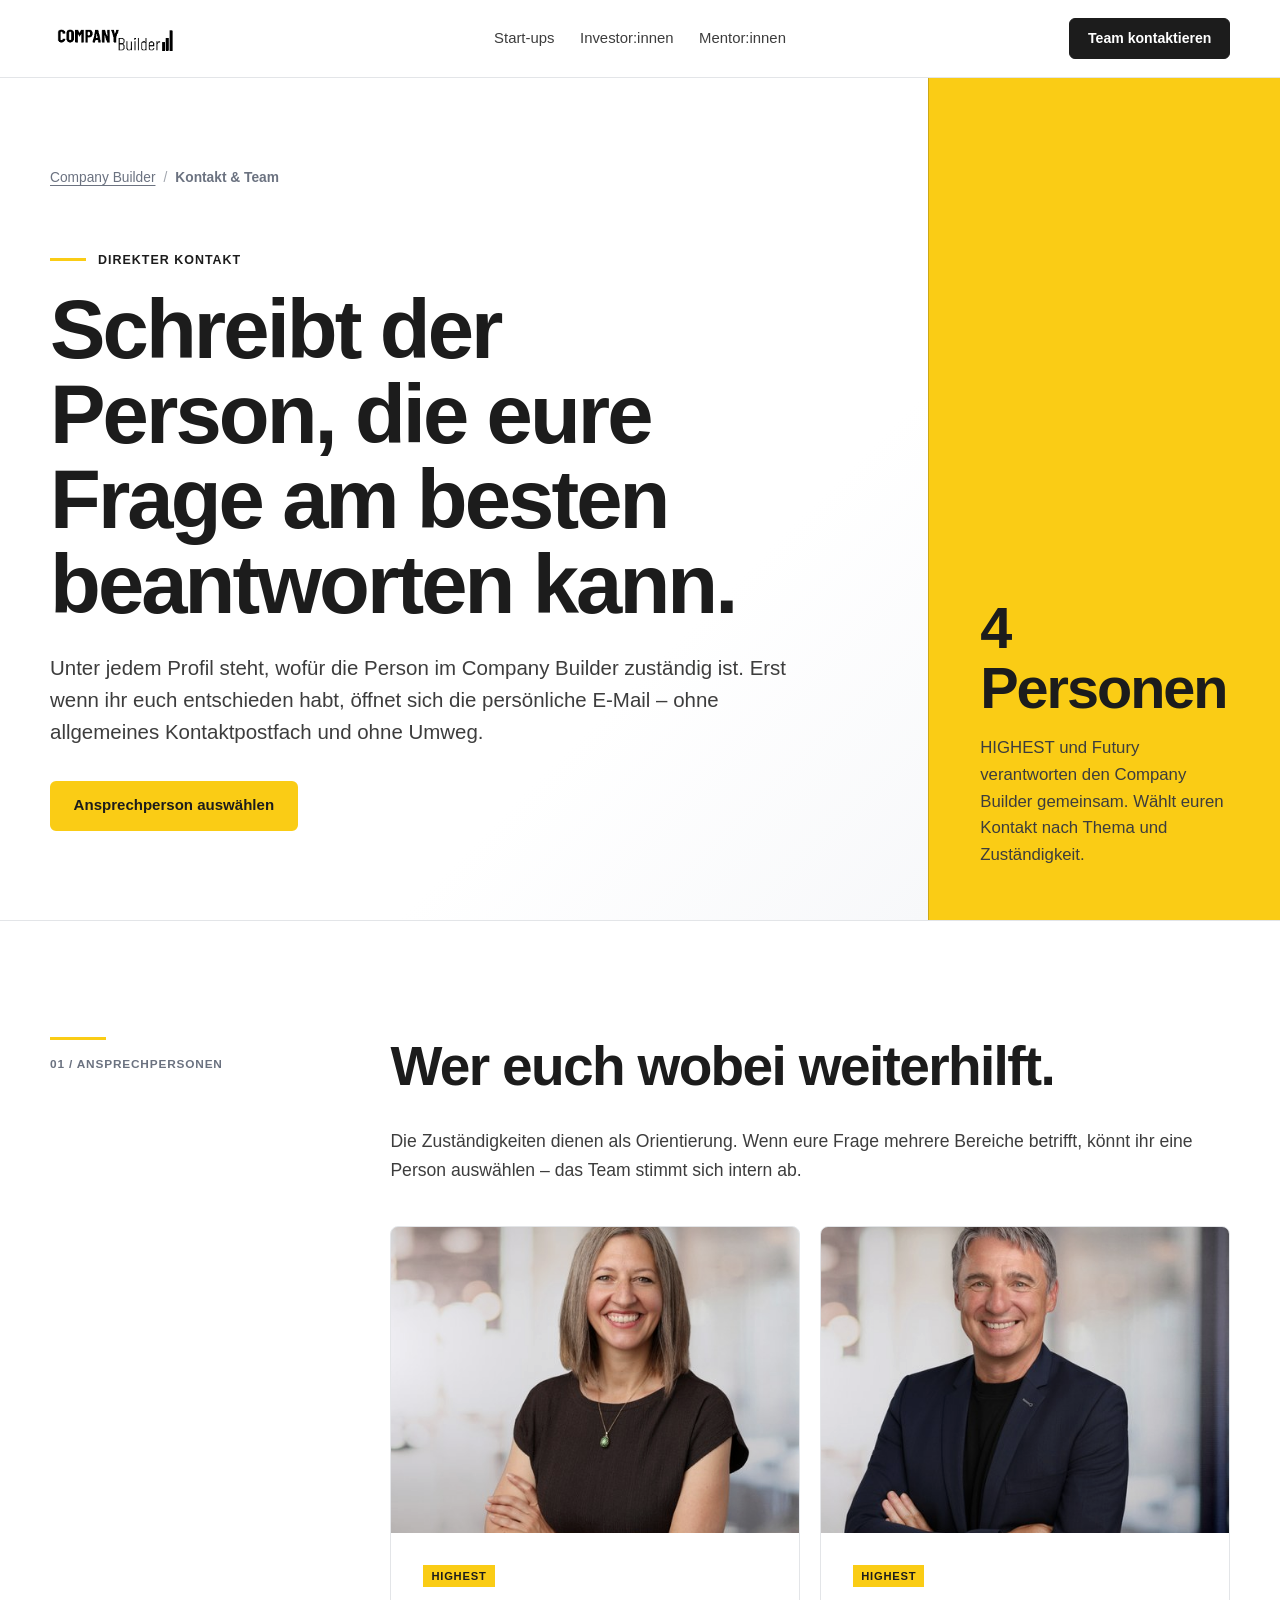
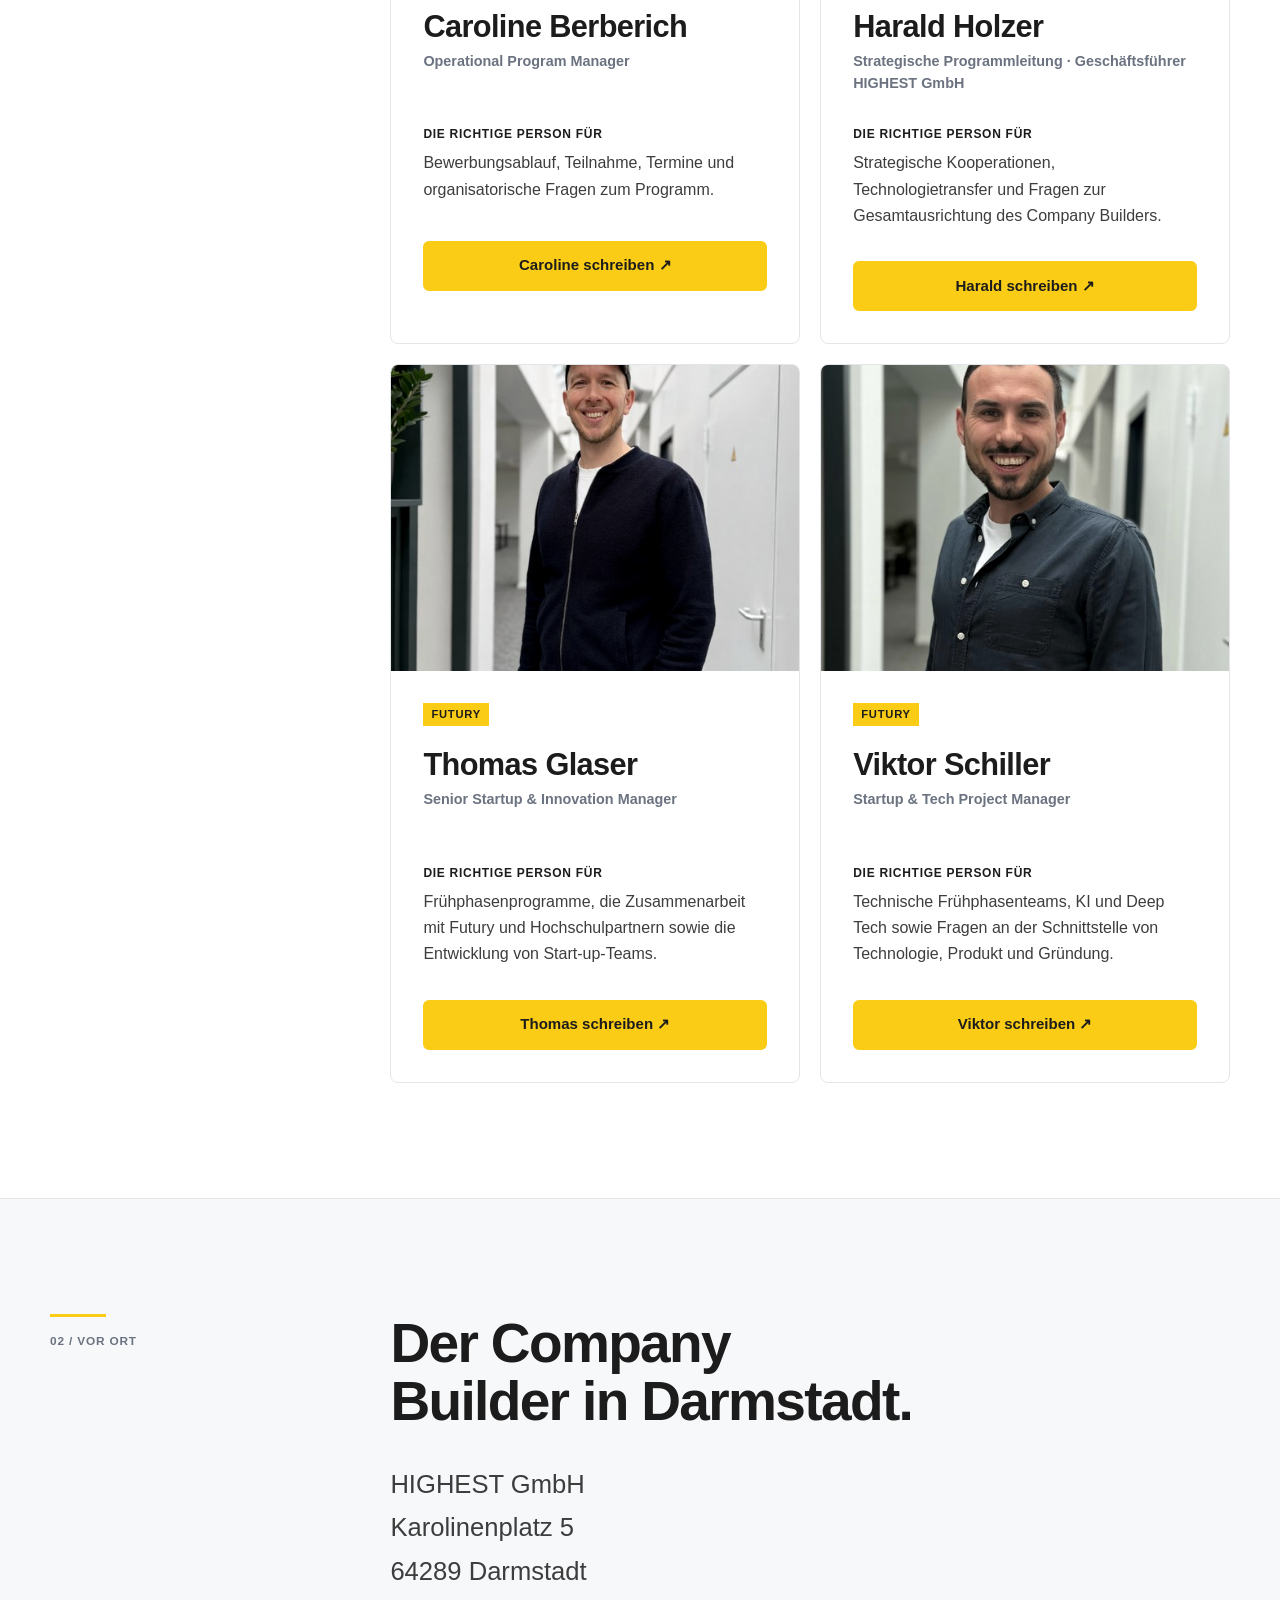
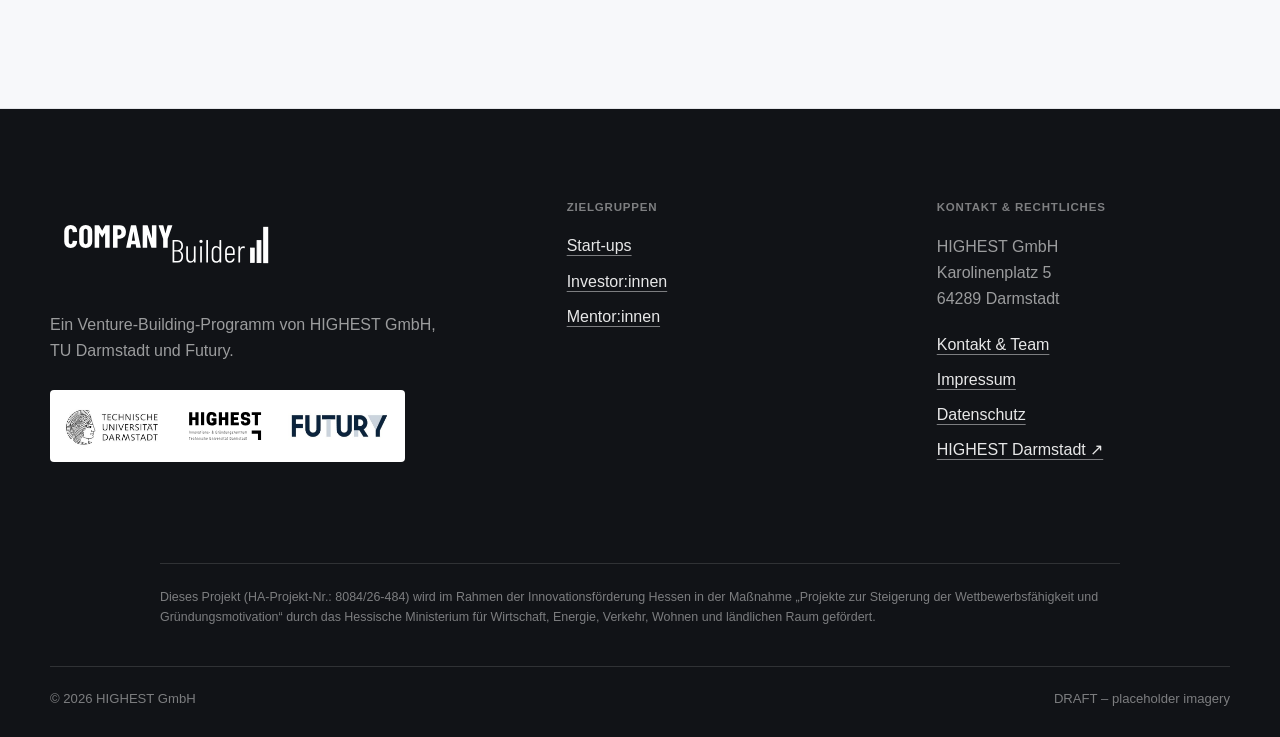
==== contact.html @ 8a6f8132 "Add files via upload" ====
<!doctype html>
<html lang="de">
<head>
  <meta charset="utf-8">
  <meta name="viewport" content="width=device-width, initial-scale=1">
  <meta name="description" content="Die vier persönlichen Ansprechpartner:innen des HIGHEST & FUTURY Company Builders mit Zuständigkeiten und direkter Kontaktmöglichkeit.">
  <meta name="theme-color" content="#f5f4ef">
  <title>Kontakt & Team · HIGHEST & FUTURY Company Builder</title>
  <link rel="icon" type="image/svg+xml" href="data:image/svg+xml,%3Csvg xmlns='http://www.w3.org/2000/svg' viewBox='0 0 64 64'%3E%3Crect width='64' height='64' fill='%230b1020'/%3E%3Ccircle cx='32' cy='32' r='11' fill='%23ffd500'/%3E%3Ccircle cx='32' cy='32' r='22' fill='none' stroke='%23ffd500' stroke-width='3'/%3E%3C/svg%3E">
  <link rel="stylesheet" href="styles.css">
  <script src="app.js" defer></script>
</head>
<body class="inner-page contact-page">
  <a class="skip-link" href="#inhalt">Direkt zum Inhalt</a>
  <header class="site-header" data-header>
    <a class="brand" href="index.html" aria-label="Company Builder Startseite"><img src="assets/images/logo-company-builder.png" alt="HIGHEST & FUTURY Company Builder"></a>
    <nav class="main-nav" id="main-nav" aria-label="Hauptnavigation"><a href="startups.html">Start-ups</a><a href="investoren.html">Investor:innen</a><a href="mentorinnen.html">Mentor:innen</a></nav>
    <a class="header-contact" href="#team">Team kontaktieren</a>
    <button class="menu-toggle" type="button" aria-expanded="false" aria-controls="main-nav"><span></span><span></span><span></span><span class="sr-only">Menü öffnen</span></button>
  </header>

  <main class="inner-main" id="inhalt">
    <section class="inner-hero contact-hero">
      <div class="inner-hero-copy">
        <nav class="breadcrumb" aria-label="Brotkrumen"><a href="index.html">Company Builder</a><span>/</span><strong>Kontakt & Team</strong></nav>
        <p class="eyebrow">Direkter Kontakt</p>
        <h1>Schreibt der Person, die eure Frage am besten beantworten kann.</h1>
        <p class="inner-lead">Unter jedem Profil steht, wofür die Person im Company Builder zuständig ist. Erst wenn ihr euch entschieden habt, öffnet sich die persönliche E-Mail – ohne allgemeines Kontaktpostfach und ohne Umweg.</p>
        <div class="button-row" style="justify-content:flex-start"><a class="button" href="#team">Ansprechperson auswählen</a></div>
      </div>
      <aside class="inner-hero-aside"><strong>4 Personen</strong><p>HIGHEST und Futury verantworten den Company Builder gemeinsam. Wählt euren Kontakt nach Thema und Zuständigkeit.</p></aside>
    </section>

    <section class="inner-section contact-team-section" id="team">
      <div class="section-label"><span></span>01 / Ansprechpersonen</div>
      <div class="inner-content">
        <h2>Wer euch wobei weiterhilft.</h2>
        <p>Die Zuständigkeiten dienen als Orientierung. Wenn eure Frage mehrere Bereiche betrifft, könnt ihr eine Person auswählen – das Team stimmt sich intern ab.</p>
        <div class="contact-team-grid">
          <article class="contact-person" id="caroline">
            <div class="contact-person-image"><img src="assets/img/team/caroline-berberich.jpg" alt="Caroline Berberich" width="500" height="500"></div>
            <div class="contact-person-copy">
              <p class="contact-person-org">HIGHEST</p>
              <h3>Caroline Berberich</h3>
              <p class="contact-person-role">Operational Program Manager</p>
              <h4>Die richtige Person für</h4>
              <p>Bewerbungsablauf, Teilnahme, Termine und organisatorische Fragen zum Programm.</p>
              <a class="button contact-person-button" href="mailto:caroline.berberich@highest.gmbh?subject=Company%20Builder%20%E2%80%93%20Anfrage">Caroline schreiben ↗</a>
            </div>
          </article>

          <article class="contact-person" id="harald">
            <div class="contact-person-image"><img src="assets/img/team/harald-holzer.jpg" alt="Harald Holzer" width="500" height="500"></div>
            <div class="contact-person-copy">
              <p class="contact-person-org">HIGHEST</p>
              <h3>Harald Holzer</h3>
              <p class="contact-person-role">Strategische Programmleitung · Geschäftsführer HIGHEST GmbH</p>
              <h4>Die richtige Person für</h4>
              <p>Strategische Kooperationen, Technologietransfer und Fragen zur Gesamtausrichtung des Company Builders.</p>
              <a class="button contact-person-button" href="mailto:harald.holzer@highest.gmbh?subject=Company%20Builder%20%E2%80%93%20Strategische%20Anfrage">Harald schreiben ↗</a>
            </div>
          </article>

          <article class="contact-person" id="thomas">
            <div class="contact-person-image"><img src="assets/img/team/thomas-glaser.jpg" alt="Thomas Glaser" width="500" height="500"></div>
            <div class="contact-person-copy">
              <p class="contact-person-org">Futury</p>
              <h3>Thomas Glaser</h3>
              <p class="contact-person-role">Senior Startup & Innovation Manager</p>
              <h4>Die richtige Person für</h4>
              <p>Frühphasenprogramme, die Zusammenarbeit mit Futury und Hochschulpartnern sowie die Entwicklung von Start-up-Teams.</p>
              <a class="button contact-person-button" href="mailto:thomas.glaser@futury.eu?subject=Company%20Builder%20%E2%80%93%20Anfrage">Thomas schreiben ↗</a>
            </div>
          </article>

          <article class="contact-person" id="viktor">
            <div class="contact-person-image"><img src="assets/img/team/viktor-schiller.jpg" alt="Viktor Schiller" width="500" height="500"></div>
            <div class="contact-person-copy">
              <p class="contact-person-org">Futury</p>
              <h3>Viktor Schiller</h3>
              <p class="contact-person-role">Startup & Tech Project Manager</p>
              <h4>Die richtige Person für</h4>
              <p>Technische Frühphasenteams, KI und Deep Tech sowie Fragen an der Schnittstelle von Technologie, Produkt und Gründung.</p>
              <a class="button contact-person-button" href="mailto:viktor@futury.eu?subject=Company%20Builder%20%E2%80%93%20Anfrage">Viktor schreiben ↗</a>
            </div>
          </article>
        </div>
      </div>
    </section>

    <section class="inner-section acid contact-address-section">
      <div class="section-label"><span></span>02 / Vor Ort</div>
      <div class="inner-content">
        <h2>Der Company Builder in Darmstadt.</h2>
        <p>HIGHEST GmbH<br>Karolinenplatz 5<br>64289 Darmstadt</p>
      </div>
    </section>
  </main>

  <footer class="site-footer">
    <div class="footer-main">
      <div class="footer-brand"><img class="footer-logo" src="assets/img/company-builder-logo-white.svg" alt="HIGHEST &amp; FUTURY Company Builder" width="300" height="112"><p>Ein Venture-Building-Programm von HIGHEST GmbH, TU Darmstadt und Futury.</p><div class="partner-logos" role="group" aria-label="TU Darmstadt, HIGHEST und Futury"><span class="partner-logo-crop partner-logo-tu"><img src="assets/img/partners-tud-highest-futury.jpg" alt="TU Darmstadt" width="1238" height="210" loading="lazy"></span><img class="partner-logo-highest" src="assets/img/logo-highest.svg" alt="HIGHEST" width="328" height="180" loading="lazy"><span class="partner-logo-crop partner-logo-futury"><img src="assets/img/partners-tud-highest-futury.jpg" alt="Futury" width="1238" height="210" loading="lazy"></span></div></div>
      <nav class="footer-col" aria-label="Zielgruppen"><h2>Zielgruppen</h2><a href="startups.html">Start-ups</a><a href="investoren.html">Investor:innen</a><a href="mentorinnen.html">Mentor:innen</a></nav>
      <div class="footer-col"><h2>Kontakt &amp; Rechtliches</h2><address>HIGHEST GmbH<br>Karolinenplatz 5<br>64289 Darmstadt</address><a href="contact.html" aria-current="page">Kontakt &amp; Team</a><a href="impressum.html">Impressum</a><a href="datenschutz.html">Datenschutz</a><a href="https://highest-darmstadt.de/de/" target="_blank" rel="noreferrer">HIGHEST Darmstadt ↗</a></div>
    </div>
    <p class="footer-funding">Dieses Projekt (HA-Projekt-Nr.: 8084/26-484) wird im Rahmen der Innovationsförderung Hessen in der Maßnahme „Projekte zur Steigerung der Wettbewerbsfähigkeit und Gründungsmotivation“ durch das Hessische Ministerium für Wirtschaft, Energie, Verkehr, Wohnen und ländlichen Raum gefördert.</p>
    <div class="footer-bottom"><span>© 2026 HIGHEST GmbH</span><span>DRAFT – placeholder imagery</span></div>
  </footer>
</body>
</html>
---- styles.css ----
/* =========================================================
   HIGHEST & FUTURY Company Builder
   Unified visual system — aligned with the current CI
   ========================================================= */

:root {
  --bg: #ffffff;
  --bg-soft: #f7f8fa;
  --ink: #1c1c1c;
  --ink-2: #3d3d3d;
  --muted: #6b7280;
  --line: #e3e5e8;
  --accent: #facc15;
  --accent-hover: #f4c500;
  --dark: #17191d;
  --dark-2: #22262c;
  --white: #ffffff;
  --max: 1180px;
  --header-h: 78px;
  --radius: 8px;
  --shadow: 0 20px 60px -34px rgba(0, 0, 0, 0.28);
  --ease: cubic-bezier(0.22, 1, 0.36, 1);
}

*,
*::before,
*::after {
  box-sizing: border-box;
}

html {
  scroll-behavior: smooth;
  background: var(--bg);
}

body {
  margin: 0;
  color: var(--ink);
  background: var(--bg);
  font-family: -apple-system, BlinkMacSystemFont, "Segoe UI", Roboto, "Helvetica Neue", Arial, sans-serif;
  font-size: 16px;
  font-weight: 400;
  line-height: 1.6;
  -webkit-font-smoothing: antialiased;
  text-rendering: optimizeLegibility;
}

body.menu-open {
  overflow: hidden;
}

img,
canvas,
svg {
  display: block;
  max-width: 100%;
}

a {
  color: inherit;
}

button,
input,
textarea {
  font: inherit;
}

h1,
h2,
h3,
h4,
p,
ul,
ol,
dl {
  margin-top: 0;
}

h1,
h2,
h3,
h4 {
  margin-bottom: 0;
  font-weight: 700;
  letter-spacing: -0.02em;
  line-height: 1.12;
  overflow-wrap: break-word;
  text-wrap: balance;
}

p,
li,
dd {
  overflow-wrap: break-word;
}

::selection {
  color: var(--ink);
  background: var(--accent);
}

.sr-only {
  position: absolute;
  width: 1px;
  height: 1px;
  padding: 0;
  margin: -1px;
  overflow: hidden;
  clip: rect(0, 0, 0, 0);
  white-space: nowrap;
  border: 0;
}

.skip-link {
  position: fixed;
  z-index: 500;
  top: 0.75rem;
  left: 0.75rem;
  transform: translateY(-160%);
  padding: 0.75rem 1rem;
  color: var(--ink);
  background: var(--accent);
  border-radius: 4px;
  font-weight: 700;
}

.skip-link:focus {
  transform: translateY(0);
}

/* Header */
.site-header {
  position: fixed;
  z-index: 100;
  top: 0;
  left: 0;
  width: 100%;
  height: var(--header-h);
  display: grid;
  grid-template-columns: minmax(180px, 1fr) auto minmax(180px, 1fr);
  align-items: center;
  gap: 1.5rem;
  padding: 0 max(28px, calc((100vw - var(--max)) / 2));
  color: var(--ink);
  background: rgba(255, 255, 255, 0.97);
  border-bottom: 1px solid var(--line);
  backdrop-filter: blur(10px) saturate(130%);
  -webkit-backdrop-filter: blur(10px) saturate(130%);
}

.brand {
  width: 170px;
  height: 52px;
  display: flex;
  align-items: center;
  justify-self: start;
  text-decoration: none;
}

.brand img {
  width: 100%;
  height: 48px;
  object-fit: contain;
  object-position: left center;
}

.main-nav {
  display: flex;
  align-items: center;
  justify-content: center;
  gap: clamp(1rem, 2vw, 2rem);
}

.main-nav a {
  position: relative;
  color: var(--ink-2);
  font-size: 0.93rem;
  font-weight: 500;
  line-height: 1.25;
  text-decoration: none;
  white-space: nowrap;
  transition: color 160ms ease;
}

.main-nav a::after {
  content: "";
  position: absolute;
  right: 0;
  bottom: -0.65rem;
  left: 0;
  height: 3px;
  background: var(--accent);
  transform: scaleX(0);
  transform-origin: right;
  transition: transform 220ms var(--ease);
}

.main-nav a:hover,
.main-nav a:focus-visible,
.main-nav a[aria-current="page"] {
  color: var(--ink);
}

.main-nav a:hover::after,
.main-nav a:focus-visible::after,
.main-nav a[aria-current="page"]::after {
  transform: scaleX(1);
  transform-origin: left;
}

.header-contact {
  justify-self: end;
  padding: 0.72rem 1.1rem;
  color: var(--white);
  background: var(--ink);
  border: 1px solid var(--ink);
  border-radius: 6px;
  font-size: 0.88rem;
  font-weight: 600;
  line-height: 1.2;
  text-decoration: none;
  transition: background-color 160ms ease, color 160ms ease;
}

.header-contact:hover,
.header-contact:focus-visible {
  color: var(--ink);
  background: var(--accent);
  border-color: var(--accent);
}

.menu-toggle {
  display: none;
  width: 46px;
  height: 46px;
  padding: 0;
  color: var(--ink);
  background: transparent;
  border: 0;
}

.menu-toggle span:not(.sr-only) {
  width: 25px;
  height: 2px;
  display: block;
  margin: 5px auto;
  background: currentColor;
  transition: opacity 180ms ease, transform 180ms ease;
}

/* Shared labels and buttons */
.eyebrow,
.kicker {
  margin-bottom: 1.2rem;
  color: inherit;
  font-size: 0.78rem;
  font-weight: 700;
  letter-spacing: 0.08em;
  line-height: 1.35;
  text-transform: uppercase;
}

.eyebrow::before {
  content: "";
  width: 2.25rem;
  height: 3px;
  display: inline-block;
  margin: 0 0.75rem 0.2rem 0;
  background: var(--accent);
}

.button-row {
  display: flex;
  flex-wrap: wrap;
  justify-content: center;
  gap: 0.75rem;
}

.button {
  min-height: 50px;
  display: inline-flex;
  align-items: center;
  justify-content: center;
  padding: 0.82rem 1.35rem;
  color: var(--ink);
  background: var(--accent);
  border: 2px solid var(--accent);
  border-radius: 6px;
  font-size: 0.94rem;
  font-weight: 700;
  line-height: 1.25;
  text-align: center;
  text-decoration: none;
  transition: background-color 160ms ease, border-color 160ms ease, color 160ms ease;
}

.button:hover,
.button:focus-visible {
  background: var(--accent-hover);
  border-color: var(--accent-hover);
}

.button.secondary {
  color: currentColor;
  background: transparent;
  border-color: currentColor;
}

.button.secondary:hover,
.button.secondary:focus-visible {
  color: var(--ink);
  background: var(--white);
  border-color: var(--white);
}

/* Animated home hero */
.hero {
  position: relative;
  min-height: 100svh;
  overflow: hidden;
  display: grid;
  align-items: end;
  padding-top: var(--header-h);
  color: var(--ink);
  background: var(--bg-soft);
}

.hero-media {
  position: absolute;
  inset: var(--header-h) 0 0;
  overflow: hidden;
}

.hero-media img,
.hero-media video {
  width: 100%;
  height: 100%;
  object-fit: cover;
  object-position: center 42%;
  filter: saturate(0.62) contrast(1.02) brightness(1.03);
  transform: scale(calc(1.025 + var(--hero-progress, 0) * 0.02)) translateY(calc(var(--hero-progress, 0) * 1.2%));
  transform-origin: center center;
  will-change: transform;
  animation: hero-exposure 1.65s var(--ease) both;
}

@keyframes hero-exposure {
  from {
    opacity: 0.35;
    filter: saturate(0.25) contrast(1.12) brightness(0.38);
  }
  to {
    opacity: 1;
    filter: saturate(0.62) contrast(1.02) brightness(1.03);
  }
}

@keyframes hero-copy-in {
  from {
    opacity: 0;
    transform: translate3d(0, 22px, 0);
  }
  to {
    opacity: 1;
    transform: translate3d(0, 0, 0);
  }
}

.hero-media::after {
  content: "";
  position: absolute;
  inset: 0;
  background:
    linear-gradient(90deg, rgba(247, 248, 250, 0.99) 0%, rgba(247, 248, 250, 0.94) 38%, rgba(247, 248, 250, 0.38) 70%, rgba(247, 248, 250, 0.08) 100%),
    linear-gradient(0deg, rgba(247, 248, 250, 0.96) 0%, rgba(247, 248, 250, 0.14) 54%);
}

.hero::before {
  content: "";
  position: absolute;
  z-index: 1;
  inset: var(--header-h) 0 0;
  pointer-events: none;
  background-image:
    linear-gradient(rgba(28, 28, 28, 0.055) 1px, transparent 1px),
    linear-gradient(90deg, rgba(28, 28, 28, 0.055) 1px, transparent 1px);
  background-size: 120px 120px;
  mask-image: linear-gradient(90deg, #000, transparent 82%);
}

.hero-system {
  position: absolute;
  z-index: 3;
  top: calc(var(--header-h) + 1.5rem);
  right: max(28px, calc((100vw - var(--max)) / 2));
  left: max(28px, calc((100vw - var(--max)) / 2));
  display: flex;
  justify-content: space-between;
  gap: 1rem;
  padding-top: 0.65rem;
  border-top: 1px solid rgba(28, 28, 28, 0.28);
  color: rgba(28, 28, 28, 0.66);
  font-size: 0.7rem;
  font-weight: 600;
  letter-spacing: 0.08em;
  line-height: 1.4;
}

.hero-inner {
  position: relative;
  z-index: 2;
  width: min(calc(100% - 56px), var(--max));
  margin: 0 auto;
  padding: calc(var(--header-h) + 10vh) 0 2rem;
}

.hero-headline {
  max-width: 1120px;
  margin-bottom: clamp(3rem, 7vh, 5.5rem);
  animation: hero-copy-in 850ms 180ms var(--ease) both;
}

.hero h1 {
  max-width: 1080px;
  margin-bottom: 2rem;
  font-size: clamp(4rem, 8vw, 7.8rem);
  font-weight: 800;
  letter-spacing: -0.035em;
  line-height: 0.98;
}

.hero h1 span {
  color: var(--ink);
  font-weight: 400;
  padding: 0 0.035em;
  background: linear-gradient(180deg, transparent 72%, rgba(250, 204, 21, 0.9) 72%, rgba(250, 204, 21, 0.9) 91%, transparent 91%);
  -webkit-box-decoration-break: clone;
  box-decoration-break: clone;
}

.hero-summary {
  display: grid;
  grid-template-columns: minmax(0, 620px) minmax(300px, 420px);
  gap: clamp(2rem, 7vw, 7rem);
  align-items: end;
}

.hero-lead {
  max-width: 650px;
  margin-bottom: 0;
  color: var(--ink-2);
  font-size: clamp(1.05rem, 1.35vw, 1.25rem);
  line-height: 1.55;
}

.hero-capital {
  display: grid;
  grid-template-columns: repeat(2, minmax(0, 1fr));
  margin: 0;
  border-top: 1px solid rgba(28, 28, 28, 0.32);
}

.hero-capital > div {
  min-width: 0;
  padding: 1rem 1rem 0 0;
}

.hero-capital > div + div {
  padding-left: 1.2rem;
  border-left: 1px solid rgba(28, 28, 28, 0.2);
}

.hero-capital dt {
  margin-bottom: 0.35rem;
  color: var(--muted);
  font-size: 0.72rem;
  font-weight: 700;
  letter-spacing: 0.07em;
  line-height: 1.4;
  text-transform: uppercase;
}

.hero-capital dd {
  margin: 0;
  color: var(--ink);
  font-size: clamp(0.95rem, 1.3vw, 1.15rem);
  font-weight: 650;
  line-height: 1.4;
}

.audience-launcher {
  display: grid;
  grid-template-columns: repeat(3, 1fr);
  background: rgba(255, 255, 255, 0.97);
  border-radius: var(--radius);
  box-shadow: var(--shadow);
  overflow: hidden;
  animation: hero-copy-in 850ms 360ms var(--ease) both;
}

.audience-launcher a {
  min-height: 118px;
  display: grid;
  grid-template-columns: 1fr auto;
  align-items: end;
  gap: 0.8rem;
  padding: 1.35rem 1.5rem;
  color: var(--ink);
  border-right: 1px solid var(--line);
  text-decoration: none;
  transition: background-color 180ms ease, box-shadow 180ms ease;
}

.audience-launcher a:last-child {
  border-right: 0;
}

.audience-launcher a:hover,
.audience-launcher a:focus-visible {
  background: var(--bg-soft);
  box-shadow: inset 0 4px 0 var(--accent);
}

.audience-launcher small {
  align-self: start;
  grid-column: 1 / -1;
  color: var(--muted);
  font-size: 0.72rem;
  font-weight: 700;
  letter-spacing: 0.05em;
  line-height: 1.4;
  text-transform: uppercase;
}

.audience-launcher strong {
  font-size: clamp(1.05rem, 1.55vw, 1.35rem);
  line-height: 1.3;
}

.link-mark {
  align-self: end;
  font-size: 1.05rem;
  line-height: 1;
  transition: transform 180ms var(--ease);
}

a:hover .link-mark,
a:focus-visible .link-mark {
  transform: translate(3px, -3px);
}

.scroll-cue {
  position: absolute;
  z-index: 3;
  right: 1.2rem;
  bottom: 2rem;
  display: flex;
  align-items: center;
  gap: 0.6rem;
  color: rgba(28, 28, 28, 0.62);
  font-size: 0.65rem;
  font-weight: 700;
  letter-spacing: 0.08em;
  line-height: 1.4;
  text-transform: uppercase;
  transform: rotate(90deg) translateX(100%);
  transform-origin: right bottom;
}

.scroll-cue::after {
  content: "";
  width: 58px;
  height: 1px;
  background: currentColor;
}

/* Scroll story */
.story {
  position: relative;
  height: 540vh;
  color: var(--ink);
  background: var(--bg-soft);
}

.story-stage {
  position: sticky;
  top: 0;
  height: 100svh;
  overflow: hidden;
  background: var(--bg-soft);
}

.film-scenes,
.film-scene {
  position: absolute;
  inset: 0;
  width: 100%;
  height: 100%;
}

.film-scene {
  --film-opacity: 0;
  --film-scale: 1.095;
  --film-x: 0%;
  --film-y: 0%;
  --film-blur: 0px;
  margin: 0;
  opacity: var(--film-opacity);
  overflow: hidden;
  will-change: opacity;
}

.film-scene:first-child {
  --film-opacity: 1;
}

.film-scene img,
.film-scene video {
  width: 100%;
  height: 100%;
  object-fit: cover;
  object-position: center;
  filter: saturate(0.72) contrast(1.03) brightness(0.98) blur(var(--film-blur));
  transform: translate3d(var(--film-x), var(--film-y), 0) scale(var(--film-scale));
  transform-origin: center;
  will-change: transform, filter;
}

.film-scene-research img,
.film-scene-research video {
  object-position: 66% 48%;
  filter: saturate(0.78) contrast(1.08) brightness(0.94) blur(var(--film-blur));
}

.film-scene-build img,
.film-scene-build video {
  object-position: 76% 42%;
  filter: saturate(0.68) contrast(1.04) brightness(1.02) blur(var(--film-blur));
}

.film-scene-mentor img,
.film-scene-mentor video {
  object-position: 62% center;
  filter: saturate(0.74) contrast(1.04) brightness(0.96) blur(var(--film-blur));
}

.film-scene-space img,
.film-scene-space video,
.film-scene-finale img,
.film-scene-finale video {
  object-position: 68% 43%;
  filter: saturate(0.48) contrast(1.05) brightness(0.92) blur(var(--film-blur));
}

.story-shade {
  position: absolute;
  z-index: 2;
  inset: 0;
  pointer-events: none;
  background:
    linear-gradient(90deg, rgba(247, 248, 250, 0.99) 0%, rgba(247, 248, 250, 0.94) 36%, rgba(247, 248, 250, 0.34) 66%, rgba(247, 248, 250, 0.08) 100%),
    linear-gradient(0deg, rgba(247, 248, 250, 0.9) 0%, transparent 46%, rgba(247, 248, 250, 0.22) 100%);
}

.story-stage::before,
.story-stage::after {
  content: "";
  position: absolute;
  z-index: 7;
  right: 0;
  left: 0;
  height: clamp(8px, 1.3vh, 14px);
  pointer-events: none;
  background: var(--ink);
}

.story-stage::before {
  top: var(--header-h);
}

.story-stage::after {
  bottom: 0;
}

.film-frame {
  position: absolute;
  z-index: 6;
  top: calc(var(--header-h) + clamp(1.5rem, 3vh, 2.5rem));
  right: max(28px, calc((100vw - var(--max)) / 2));
  left: max(28px, calc((100vw - var(--max)) / 2));
  display: flex;
  justify-content: space-between;
  gap: 1rem;
  padding-top: 0.7rem;
  border-top: 1px solid rgba(28, 28, 28, 0.3);
  color: rgba(28, 28, 28, 0.62);
  font-size: 0.66rem;
  font-weight: 700;
  letter-spacing: 0.09em;
  line-height: 1.4;
}

.film-frame span:last-child {
  color: var(--ink);
}

.story-progress {
  position: absolute;
  z-index: 8;
  bottom: 0;
  left: 0;
  width: 100%;
  height: 4px;
  background: rgba(28, 28, 28, 0.14);
}

.story-progress span {
  width: 100%;
  height: 100%;
  display: block;
  background: var(--accent);
  transform: scaleX(0);
  transform-origin: left;
}

.story-copy {
  position: absolute;
  z-index: 5;
  top: 50%;
  left: max(28px, calc((100vw - var(--max)) / 2));
  width: min(620px, 48vw);
  transform: translateY(-50%);
}

.story-intro {
  position: absolute;
  top: -13.5rem;
  color: var(--muted);
}

.story-step {
  position: absolute;
  top: 50%;
  left: 0;
  width: 100%;
  opacity: 0;
  visibility: hidden;
  transform: translate3d(0, calc(-50% + 26px), 0);
  will-change: opacity, transform;
}

.story-step.active {
  opacity: 1;
  visibility: visible;
  transform: translate3d(0, -50%, 0);
}

.story-index {
  display: block;
  margin-bottom: 1rem;
  color: var(--muted);
  font-size: 0.78rem;
  font-weight: 700;
  letter-spacing: 0.08em;
  line-height: 1.4;
}

.story-index::before {
  content: "";
  width: 2.25rem;
  height: 3px;
  display: inline-block;
  margin: 0 0.75rem 0.2rem 0;
  background: var(--accent);
}

.story-step h2 {
  max-width: 610px;
  margin-bottom: 1.25rem;
  font-size: clamp(3.2rem, 5.6vw, 6.4rem);
  font-weight: 760;
  letter-spacing: -0.04em;
  line-height: 0.98;
  text-wrap: balance;
}

.story-step p {
  max-width: 520px;
  margin-bottom: 0;
  color: var(--ink-2);
  font-size: clamp(1rem, 1.2vw, 1.14rem);
  line-height: 1.6;
}

.story-rail {
  position: absolute;
  z-index: 3;
  top: 50%;
  right: 2.25rem;
  display: grid;
  gap: 0.8rem;
  transform: translateY(-50%);
}

.story-rail span {
  width: 26px;
  height: 2px;
  background: rgba(28, 28, 28, 0.28);
  transition: background-color 180ms ease, transform 180ms ease;
}

.story-rail span.active {
  background: var(--accent);
  transform: scaleX(1.7);
  transform-origin: right;
}

/* Proof strip */
.proof-strip {
  display: grid;
  grid-template-columns: repeat(5, 1fr);
  background: var(--bg-soft);
  border-top: 7px solid var(--accent);
  border-bottom: 1px solid var(--line);
}

.proof-item {
  min-width: 0;
  min-height: 205px;
  padding: clamp(1.5rem, 2.5vw, 2.5rem);
  border-right: 1px solid var(--line);
}

.proof-item:last-child {
  border-right: 0;
}

.proof-item strong {
  display: block;
  margin-bottom: 1.75rem;
  font-size: clamp(2.35rem, 3.7vw, 4rem);
  font-weight: 800;
  letter-spacing: -0.035em;
  line-height: 1.05;
}

.proof-item span {
  display: block;
  max-width: 230px;
  color: var(--ink-2);
  font-size: 0.9rem;
  font-weight: 600;
  line-height: 1.45;
}

/* Home content */
.section {
  width: min(calc(100% - 56px), var(--max));
  margin: 0 auto;
  padding: clamp(5rem, 9vw, 8rem) 0;
}

.section-heading {
  display: grid;
  grid-template-columns: 0.65fr 1.35fr;
  gap: clamp(2rem, 7vw, 7rem);
  align-items: start;
  margin-bottom: clamp(3rem, 6vw, 5rem);
}

.section-heading h2 {
  max-width: 760px;
  font-size: clamp(2.75rem, 5.2vw, 5.1rem);
  font-weight: 750;
  letter-spacing: -0.03em;
  line-height: 1.05;
}

.section-heading p:last-child {
  max-width: 600px;
  margin: 1.4rem 0 0;
  color: var(--ink-2);
  font-size: 1.1rem;
  line-height: 1.65;
}

.pathways {
  display: grid;
  grid-template-columns: repeat(3, 1fr);
  gap: 1.25rem;
}

.pathway {
  min-width: 0;
  min-height: 420px;
  display: flex;
  flex-direction: column;
  padding: clamp(1.5rem, 2.7vw, 2.4rem);
  color: var(--ink);
  background: var(--white);
  border: 1px solid var(--line);
  border-radius: var(--radius);
  text-decoration: none;
  transition: border-color 180ms ease, box-shadow 180ms ease;
}

.pathway:hover,
.pathway:focus-visible {
  border-color: var(--ink);
  box-shadow: inset 0 5px 0 var(--accent), var(--shadow);
}

.pathway-number {
  width: fit-content;
  margin-bottom: auto;
  padding: 0.28rem 0.55rem;
  color: var(--ink);
  background: var(--accent);
  font-size: 0.72rem;
  font-weight: 700;
  letter-spacing: 0.05em;
  line-height: 1.3;
  text-transform: uppercase;
}

.pathway h3 {
  margin-bottom: 1rem;
  font-size: clamp(2rem, 3.1vw, 3.25rem);
  font-weight: 750;
  letter-spacing: -0.025em;
  line-height: 1.08;
}

.pathway p {
  max-width: 340px;
  margin-bottom: 2rem;
  color: var(--ink-2);
  line-height: 1.6;
}

.pathway-bottom {
  display: flex;
  align-items: center;
  justify-content: space-between;
  gap: 1rem;
  padding-top: 1rem;
  border-top: 1px solid var(--line);
  font-size: 0.93rem;
  font-weight: 650;
  line-height: 1.35;
}

.references {
  color: var(--white);
  background: var(--dark);
}

.references .section-heading p:last-child {
  color: rgba(255, 255, 255, 0.68);
}

.reference-grid {
  display: grid;
  grid-template-columns: repeat(3, 1fr);
  gap: 1.25rem;
}

.reference-card {
  position: relative;
  min-width: 0;
  min-height: 500px;
  overflow: hidden;
  display: flex;
  align-items: end;
  color: var(--white);
  background: var(--dark-2);
  border-radius: var(--radius);
  text-decoration: none;
}

.reference-card img {
  position: absolute;
  inset: 0;
  width: 100%;
  height: 100%;
  object-fit: cover;
  filter: saturate(0.58) contrast(1.05);
  transition: filter 300ms ease, transform 650ms var(--ease);
}

.reference-card::after {
  content: "";
  position: absolute;
  inset: 0;
  background: linear-gradient(to top, rgba(17, 19, 23, 0.98), rgba(17, 19, 23, 0.12) 72%);
}

.reference-card:hover img,
.reference-card:focus-visible img {
  filter: saturate(0.8) contrast(1.04);
  transform: scale(1.025);
}

.reference-content {
  position: relative;
  z-index: 2;
  width: 100%;
  padding: 2rem;
}

.reference-content small {
  color: var(--accent);
  font-size: 0.72rem;
  font-weight: 700;
  letter-spacing: 0.06em;
  line-height: 1.4;
  text-transform: uppercase;
}

.reference-content h3 {
  margin: 0.55rem 0;
  font-size: clamp(2rem, 3vw, 3rem);
  font-weight: 750;
  line-height: 1.08;
}

.reference-content p {
  max-height: 0;
  overflow: hidden;
  margin: 0;
  color: rgba(255, 255, 255, 0.74);
  line-height: 1.55;
  opacity: 0;
  transform: translateY(10px);
  transition: max-height 400ms var(--ease), opacity 250ms ease, transform 350ms var(--ease);
}

.reference-card:hover p,
.reference-card:focus-visible p {
  max-height: 150px;
  opacity: 1;
  transform: translateY(0);
}

.network-band {
  display: grid;
  grid-template-columns: 1fr 1.35fr;
  min-height: 500px;
  background: var(--bg-soft);
  border-bottom: 1px solid var(--line);
}

.network-band > div {
  padding: clamp(3rem, 7vw, 6.5rem);
}

.network-band-copy {
  display: flex;
  flex-direction: column;
  justify-content: space-between;
  background: var(--accent);
  border-right: 1px solid rgba(28, 28, 28, 0.18);
}

.network-band h2 {
  max-width: 560px;
  margin-bottom: 2rem;
  font-size: clamp(2.8rem, 5vw, 5.1rem);
  font-weight: 750;
  letter-spacing: -0.03em;
  line-height: 1.05;
}

.network-band p {
  max-width: 600px;
  margin-bottom: 0;
  color: var(--ink-2);
  font-size: 1.08rem;
  line-height: 1.65;
}

.network-names {
  display: grid;
  grid-template-columns: repeat(2, 1fr);
  align-content: center;
  column-gap: 2.5rem;
}

.network-names span {
  min-width: 0;
  padding: 1.15rem 0;
  border-bottom: 1px solid var(--line);
  font-size: clamp(1rem, 1.5vw, 1.35rem);
  font-weight: 650;
  line-height: 1.35;
}

.final-cta {
  min-height: 72svh;
  display: grid;
  place-items: center;
  padding: 7rem 28px;
  color: var(--white);
  background: var(--dark);
  text-align: center;
}

.final-cta-inner {
  width: min(100%, 1000px);
}

.final-cta h2 {
  margin-bottom: 1.5rem;
  font-size: clamp(3.4rem, 7.2vw, 7.2rem);
  font-weight: 800;
  letter-spacing: -0.035em;
  line-height: 1;
}

.final-cta p {
  max-width: 680px;
  margin: 0 auto 2.5rem;
  color: rgba(255, 255, 255, 0.72);
  font-size: 1.12rem;
  line-height: 1.65;
}

/* Footer */
.site-footer {
  color: var(--white);
  background: #111317;
}

.footer-main {
  width: min(calc(100% - 56px), var(--max));
  display: grid;
  grid-template-columns: 1.2fr 0.8fr 0.8fr;
  gap: clamp(2rem, 6vw, 6rem);
  margin: 0 auto;
  padding: clamp(4rem, 7vw, 6.5rem) 0;
}

.footer-brand > img:first-child {
  width: min(230px, 100%);
  height: auto;
  margin-bottom: 1.7rem;
  object-fit: contain;
}

.footer-brand p {
  max-width: 410px;
  margin-bottom: 0;
  color: rgba(255, 255, 255, 0.58);
  line-height: 1.6;
}

.footer-brand .partner-logos {
  display: flex;
  gap: 12px;
  align-items: center;
  width: fit-content;
  max-width: 100%;
  margin-top: 1.7rem;
  padding: 0.55rem;
  overflow: hidden;
  background: var(--white);
  border-radius: 4px;
}

.partner-logo-crop {
  position: relative;
  flex: 0 0 auto;
  height: 54px;
  overflow: hidden;
}

.partner-logo-tu { width: 105px; }
.partner-logo-futury { width: 110px; }

.partner-logo-crop img {
  position: absolute;
  top: 0;
  left: 0;
  width: auto;
  max-width: none;
  height: 54px;
}

.partner-logo-futury img { left: -208px; }

.partner-logo-highest {
  flex: 0 0 auto;
  width: auto;
  height: 54px;
  object-fit: contain;
}

.footer-col h2 {
  margin-bottom: 1.2rem;
  color: rgba(255, 255, 255, 0.46);
  font-size: 0.72rem;
  font-weight: 700;
  letter-spacing: 0.07em;
  line-height: 1.4;
  text-transform: uppercase;
}

.footer-col a {
  width: fit-content;
  display: block;
  margin-bottom: 0.75rem;
  color: rgba(255, 255, 255, 0.9);
  line-height: 1.45;
  text-decoration-color: rgba(255, 255, 255, 0.45);
  text-decoration-thickness: 1px;
  text-underline-offset: 0.25em;
}

.footer-col address {
  margin: 0 0 1.35rem;
  color: rgba(255, 255, 255, 0.58);
  font-style: normal;
  line-height: 1.6;
}

.footer-funding {
  width: min(calc(100% - 56px), var(--max));
  max-width: 960px;
  margin: 0 auto;
  padding: 1.5rem 0 2.4rem;
  color: rgba(255, 255, 255, 0.45);
  border-top: 1px solid rgba(255, 255, 255, 0.13);
  font-size: 0.78rem;
  line-height: 1.6;
}

.footer-bottom {
  width: min(calc(100% - 56px), var(--max));
  display: flex;
  justify-content: space-between;
  gap: 2rem;
  margin: 0 auto;
  padding: 1.35rem 0 1.8rem;
  color: rgba(255, 255, 255, 0.45);
  border-top: 1px solid rgba(255, 255, 255, 0.13);
  font-size: 0.82rem;
  line-height: 1.45;
}

/* Inner pages */
.inner-main {
  padding-top: var(--header-h);
}

.inner-hero {
  min-height: 72svh;
  display: grid;
  grid-template-columns: minmax(0, 1.45fr) minmax(300px, 0.55fr);
  background: var(--white);
  border-bottom: 1px solid var(--line);
}

.inner-hero-copy {
  min-width: 0;
  display: flex;
  flex-direction: column;
  justify-content: flex-end;
  padding: clamp(4rem, 7vw, 7rem) max(28px, calc((100vw - var(--max)) / 2));
}

.breadcrumb {
  margin-bottom: auto;
  padding-bottom: 4rem;
  color: var(--muted);
  font-size: 0.86rem;
  line-height: 1.5;
}

.breadcrumb a {
  text-underline-offset: 0.22em;
}

.breadcrumb span {
  margin: 0 0.5rem;
  color: #a0a5ad;
}

.inner-hero h1 {
  max-width: 900px;
  margin-bottom: 1.5rem;
  font-size: clamp(3.6rem, 6.5vw, 6.7rem);
  font-weight: 800;
  letter-spacing: -0.035em;
  line-height: 1.02;
}

.inner-lead {
  max-width: 760px;
  margin-bottom: 2rem;
  color: var(--ink-2);
  font-size: clamp(1.08rem, 1.6vw, 1.35rem);
  line-height: 1.58;
}

.inner-hero-aside {
  min-width: 0;
  display: flex;
  flex-direction: column;
  justify-content: flex-end;
  padding: clamp(2.25rem, 4vw, 4rem);
  background: var(--accent);
  border-left: 1px solid rgba(28, 28, 28, 0.2);
}

.inner-hero-aside strong {
  display: block;
  margin-bottom: 1rem;
  font-size: clamp(2.8rem, 4.5vw, 4.7rem);
  font-weight: 800;
  letter-spacing: -0.035em;
  line-height: 1.05;
}

.inner-hero-aside p {
  max-width: 330px;
  margin-bottom: 0;
  color: var(--ink-2);
  font-size: 1.05rem;
  line-height: 1.6;
}

.inner-section {
  display: grid;
  grid-template-columns: minmax(180px, 0.46fr) minmax(0, 1.54fr);
  gap: clamp(2rem, 7vw, 7rem);
  padding: clamp(5rem, 9vw, 8rem) max(28px, calc((100vw - var(--max)) / 2));
  background: var(--white);
  border-bottom: 1px solid var(--line);
}

.inner-section.dark {
  color: var(--white);
  background: var(--dark);
  border-bottom-color: rgba(255, 255, 255, 0.14);
}

.inner-section.acid {
  background: var(--bg-soft);
}

.section-label {
  position: sticky;
  top: 112px;
  height: fit-content;
  color: var(--muted);
  font-size: 0.74rem;
  font-weight: 700;
  letter-spacing: 0.07em;
  line-height: 1.4;
  text-transform: uppercase;
}

.dark .section-label {
  color: rgba(255, 255, 255, 0.52);
}

.section-label span {
  width: 56px;
  height: 3px;
  display: block;
  margin-bottom: 1rem;
  background: var(--accent);
}

.inner-content {
  min-width: 0;
}

.inner-content > h2 {
  max-width: 900px;
  margin-bottom: 2rem;
  font-size: clamp(2.45rem, 4.3vw, 4.5rem);
  font-weight: 750;
  letter-spacing: -0.03em;
  line-height: 1.06;
}

.inner-content > p {
  max-width: 820px;
  margin-bottom: 2.5rem;
  color: var(--ink-2);
  font-size: 1.1rem;
  line-height: 1.68;
}

.dark .inner-content > p {
  color: rgba(255, 255, 255, 0.72);
}

.feature-grid {
  display: grid;
  grid-template-columns: repeat(2, minmax(0, 1fr));
  gap: 1.25rem;
}

.feature {
  min-width: 0;
  min-height: 230px;
  padding: 1.75rem;
  color: var(--ink);
  background: var(--white);
  border: 1px solid var(--line);
  border-radius: var(--radius);
}

.dark .feature {
  color: var(--white);
  background: rgba(255, 255, 255, 0.055);
  border-color: rgba(255, 255, 255, 0.17);
}

.feature small {
  width: fit-content;
  display: inline-block;
  padding: 0.25rem 0.5rem;
  color: var(--ink);
  background: var(--accent);
  font-size: 0.7rem;
  font-weight: 700;
  letter-spacing: 0.05em;
  line-height: 1.3;
}

.feature h3 {
  margin: 2.2rem 0 0.8rem;
  font-size: 1.45rem;
  line-height: 1.25;
}

.feature p {
  margin-bottom: 0;
  color: var(--ink-2);
  line-height: 1.62;
}

.dark .feature p {
  color: rgba(255, 255, 255, 0.68);
}

.criteria-list {
  margin: 0;
  padding: 0;
  list-style: none;
  border-top: 1px solid currentColor;
}

.criteria-list li {
  display: grid;
  grid-template-columns: 52px minmax(0, 1fr);
  gap: 1rem;
  padding: 1.35rem 0;
  border-bottom: 1px solid currentColor;
  font-size: clamp(1.05rem, 1.45vw, 1.3rem);
  line-height: 1.5;
}

.criteria-list span {
  color: var(--muted);
  font-size: 0.85rem;
  font-weight: 650;
}

.dark .criteria-list span {
  color: rgba(255, 255, 255, 0.48);
}

.timeline {
  margin: 3rem 0 0;
  padding: 0;
  list-style: none;
  border-top: 1px solid currentColor;
}

.timeline li {
  display: grid;
  grid-template-columns: 70px minmax(130px, 0.5fr) minmax(0, 1fr);
  gap: 1.5rem;
  align-items: start;
  padding: 1.8rem 0;
  border-bottom: 1px solid currentColor;
}

.timeline-number,
.timeline-phase {
  color: var(--muted);
  font-size: 0.75rem;
  font-weight: 700;
  letter-spacing: 0.06em;
  line-height: 1.45;
  text-transform: uppercase;
}

.timeline h3 {
  margin-bottom: 0.45rem;
  font-size: 1.25rem;
  line-height: 1.35;
}

.timeline p {
  margin-bottom: 0;
  color: var(--ink-2);
  line-height: 1.6;
}

.fact-box {
  display: grid;
  grid-template-columns: repeat(3, minmax(0, 1fr));
  background: var(--white);
  border: 1px solid var(--line);
  border-radius: var(--radius);
  overflow: hidden;
}

.fact-box.four {
  grid-template-columns: repeat(4, minmax(0, 1fr));
}

.fact-box > div {
  min-width: 0;
  min-height: 190px;
  padding: 1.7rem;
  border-right: 1px solid var(--line);
}

.fact-box > div:last-child {
  border-right: 0;
}

.fact-box strong {
  display: block;
  margin-bottom: 1rem;
  font-size: clamp(1.85rem, 2.7vw, 3rem);
  font-weight: 800;
  letter-spacing: -0.03em;
  line-height: 1.08;
}

.fact-box span {
  color: var(--ink-2);
  line-height: 1.5;
}

.investor-roster {
  display: grid;
  grid-template-columns: repeat(3, minmax(0, 1fr));
  gap: 1px;
  overflow: hidden;
  border: 1px solid rgba(255, 255, 255, 0.2);
  background: rgba(255, 255, 255, 0.2);
}

.investor-roster-card {
  min-width: 0;
  min-height: 220px;
  display: flex;
  flex-direction: column;
  padding: 1.15rem;
  color: var(--ink);
  background: var(--white);
  text-decoration: none;
  transition: background-color 220ms ease, transform 380ms var(--ease);
}

.investor-roster-card > span {
  min-height: 112px;
  display: grid;
  place-items: center;
  margin-bottom: auto;
  padding: 1.25rem;
  background: var(--bg-soft);
}

.investor-roster-card img {
  width: auto;
  max-width: min(100%, 155px);
  height: auto;
  max-height: 64px;
  object-fit: contain;
}

.investor-roster-card strong {
  margin-top: 1rem;
  font-size: 1rem;
  line-height: 1.35;
}

.investor-roster-card small {
  margin-top: 0.3rem;
  color: var(--muted);
  font-size: 0.72rem;
  line-height: 1.4;
}

.investor-roster-card:is(:hover, :focus-visible) {
  background: var(--accent);
  transform: translateY(-5px);
}

.mentor-roster {
  display: grid;
  grid-template-columns: repeat(4, minmax(0, 1fr));
  gap: 1rem;
}

.mentor-roster-card {
  min-width: 0;
  margin: 0;
  overflow: hidden;
  border: 1px solid rgba(255, 255, 255, 0.18);
  background: rgba(255, 255, 255, 0.055);
  transition: border-color 220ms ease, transform 450ms var(--ease);
}

.mentor-roster-card > div {
  aspect-ratio: 1;
  overflow: hidden;
  background: #292b30;
}

.mentor-roster-card img {
  width: 100%;
  height: 100%;
  object-fit: cover;
  filter: saturate(.78) contrast(1.04);
  transition: filter 300ms ease, transform 650ms var(--ease);
}

.mentor-roster-card figcaption {
  min-height: 78px;
  display: flex;
  align-items: center;
  padding: 1rem;
}

.mentor-roster-card strong {
  font-size: 0.96rem;
  line-height: 1.35;
}

.mentor-roster-card:hover {
  border-color: var(--accent);
  transform: translateY(-7px);
}

.mentor-roster-card:hover img {
  filter: saturate(1) contrast(1.02);
  transform: scale(1.045);
}

.contact-hero .inner-hero-copy {
  background: linear-gradient(135deg, #fff 0 70%, #f7f8fa 100%);
}

.contact-team-grid {
  display: grid;
  grid-template-columns: repeat(2, minmax(0, 1fr));
  gap: 1.25rem;
}

.contact-team-section {
  scroll-margin-top: var(--header-h);
}

.contact-person {
  min-width: 0;
  scroll-margin-top: calc(var(--header-h) + 24px);
  overflow: hidden;
  background: var(--white);
  border: 1px solid var(--line);
  border-radius: var(--radius);
  transition: border-color 240ms ease, box-shadow 450ms var(--ease), transform 450ms var(--ease);
}

.contact-person:hover,
.contact-person:focus-within,
.contact-person:target {
  border-color: var(--accent);
  box-shadow: 0 25px 65px -34px rgba(0, 0, 0, 0.42);
  transform: translateY(-7px);
}

.contact-person-image {
  aspect-ratio: 4 / 3;
  overflow: hidden;
  background: #d9dce0;
}

.contact-person-image img {
  width: 100%;
  height: 100%;
  object-fit: cover;
  filter: saturate(0.82) contrast(1.04);
  transition: filter 300ms ease, transform 650ms var(--ease);
}

.contact-person:hover .contact-person-image img,
.contact-person:focus-within .contact-person-image img,
.contact-person:target .contact-person-image img {
  filter: saturate(1) contrast(1.02);
  transform: scale(1.04);
}

.contact-person-copy {
  display: flex;
  flex-direction: column;
  min-height: 390px;
  padding: clamp(1.4rem, 3vw, 2rem);
}

.contact-person-org {
  width: fit-content;
  margin-bottom: 1.4rem;
  padding: 0.25rem 0.5rem;
  color: var(--ink);
  background: var(--accent);
  font-size: 0.7rem;
  font-weight: 750;
  letter-spacing: 0.07em;
  line-height: 1.3;
  text-transform: uppercase;
}

.contact-person-copy h3 {
  margin-bottom: 0.5rem;
  font-size: clamp(1.65rem, 2.4vw, 2.35rem);
  line-height: 1.08;
}

.contact-person-role {
  min-height: 3em;
  margin-bottom: 2rem;
  color: var(--muted);
  font-size: 0.9rem;
  font-weight: 650;
  line-height: 1.5;
}

.contact-person-copy h4 {
  margin-bottom: 0.45rem;
  color: var(--ink);
  font-size: 0.75rem;
  letter-spacing: 0.06em;
  line-height: 1.4;
  text-transform: uppercase;
}

.contact-person-copy > p:not(.contact-person-org):not(.contact-person-role) {
  margin-bottom: 2rem;
  color: var(--ink-2);
  line-height: 1.65;
}

.contact-person-button {
  width: 100%;
  margin-top: auto;
  text-align: center;
}

.contact-address-section .inner-content > p {
  margin-bottom: 0;
  font-size: clamp(1.2rem, 2vw, 1.6rem);
  line-height: 1.7;
}

.faq-list {
  border-top: 1px solid var(--ink);
}

.faq-list details {
  border-bottom: 1px solid var(--ink);
}

.faq-list summary {
  position: relative;
  padding: 1.4rem 3rem 1.4rem 0;
  cursor: pointer;
  font-size: 1.08rem;
  font-weight: 650;
  line-height: 1.45;
  list-style: none;
}

.faq-list summary::-webkit-details-marker {
  display: none;
}

.faq-list summary::after {
  content: "+";
  position: absolute;
  top: 50%;
  right: 0.2rem;
  font-size: 1.55rem;
  font-weight: 400;
  line-height: 1;
  transform: translateY(-50%);
}

.faq-list details[open] summary::after {
  content: "−";
}

.faq-list details p {
  max-width: 800px;
  padding: 0 2rem 1.5rem 0;
  color: var(--ink-2);
  line-height: 1.68;
}

.inner-closing {
  display: grid;
  grid-template-columns: 1.25fr 0.75fr;
  gap: 3rem;
  align-items: end;
  padding: clamp(5rem, 9vw, 8rem) max(28px, calc((100vw - var(--max)) / 2));
  color: var(--white);
  background: var(--dark);
}

.inner-closing > * {
  min-width: 0;
}

.inner-closing h2 {
  max-width: 850px;
  margin-bottom: 1.25rem;
  font-size: clamp(2.8rem, 5vw, 5.2rem);
  font-weight: 750;
  letter-spacing: -0.03em;
  line-height: 1.05;
}

.inner-closing p {
  max-width: 650px;
  margin-bottom: 0;
  color: rgba(255, 255, 255, 0.72);
  font-size: 1.08rem;
  line-height: 1.65;
}

.inner-closing .button-row {
  justify-content: flex-end;
}

.legal-page {
  min-height: 80svh;
  padding: calc(var(--header-h) + 5rem) max(28px, calc((100vw - 900px) / 2)) 7rem;
}

.legal-page h1 {
  margin-bottom: 3rem;
  font-size: clamp(3.3rem, 6vw, 6rem);
  font-weight: 800;
  letter-spacing: -0.035em;
  line-height: 1.04;
}

.legal-page h2 {
  margin: 2.5rem 0 0.75rem;
  font-size: 1.4rem;
  line-height: 1.3;
}

.legal-page p,
.legal-page li {
  max-width: 780px;
  line-height: 1.7;
}

/* Subtle entrance transitions */
.reveal-target {
  opacity: 0;
  transform: translateY(18px);
  transition: opacity 550ms ease, transform 650ms var(--ease);
}

.reveal-target.is-visible {
  opacity: 1;
  transform: translateY(0);
}

/* Tablet */
@media (max-width: 1120px) {
  :root {
    --header-h: 70px;
  }

  .site-header {
    grid-template-columns: 1fr auto auto;
    padding-inline: 20px;
  }

  .brand {
    width: 145px;
  }

  .brand img {
    height: 44px;
  }

  .menu-toggle {
    display: block;
    order: 3;
  }

  .header-contact {
    order: 2;
  }

  .main-nav {
    position: fixed;
    inset: var(--header-h) 0 0;
    display: flex;
    flex-direction: column;
    align-items: stretch;
    justify-content: flex-start;
    gap: 0;
    padding: 1.5rem 20px;
    color: var(--white);
    background: var(--dark);
    opacity: 0;
    pointer-events: none;
    transform: translateY(-10px);
    transition: opacity 180ms ease, transform 220ms var(--ease);
  }

  .main-nav.open {
    opacity: 1;
    pointer-events: auto;
    transform: translateY(0);
  }

  .main-nav a {
    padding: 1rem 0;
    color: var(--white);
    border-bottom: 1px solid rgba(255, 255, 255, 0.14);
    font-size: 1.22rem;
  }

  .main-nav a::after {
    display: none;
  }

  .menu-toggle[aria-expanded="true"] span:nth-child(1) {
    transform: translateY(7px) rotate(45deg);
  }

  .menu-toggle[aria-expanded="true"] span:nth-child(2) {
    opacity: 0;
  }

  .menu-toggle[aria-expanded="true"] span:nth-child(3) {
    transform: translateY(-7px) rotate(-45deg);
  }

  .proof-strip {
    grid-template-columns: repeat(3, 1fr);
  }

  .proof-item:nth-child(3) {
    border-right: 0;
  }

  .proof-item:nth-child(-n+3) {
    border-bottom: 1px solid var(--line);
  }

  .pathways {
    grid-template-columns: 1fr;
  }

  .pathway {
    min-height: 330px;
  }

  .inner-hero {
    grid-template-columns: 1fr;
  }

  .inner-hero-aside {
    min-height: 245px;
    border-top: 1px solid rgba(28, 28, 28, 0.2);
    border-left: 0;
  }

  .fact-box.four {
    grid-template-columns: repeat(2, 1fr);
  }

  .fact-box.four > div:nth-child(2) {
    border-right: 0;
  }

  .fact-box.four > div:nth-child(-n+2) {
    border-bottom: 1px solid var(--line);
  }

  .mentor-roster {
    grid-template-columns: repeat(3, minmax(0, 1fr));
  }
}

/* Mobile */
@media (max-width: 720px) {
  .site-header {
    padding-inline: 16px;
  }

  .brand {
    width: 130px;
  }

  .header-contact {
    display: none;
  }

  .hero-media img,
  .hero-media video {
    object-position: 61% center;
  }

  .hero-media::after {
    background: linear-gradient(0deg, rgba(247, 248, 250, 0.99) 0%, rgba(247, 248, 250, 0.93) 64%, rgba(247, 248, 250, 0.2) 100%);
  }

  .hero::before {
    display: none;
  }

  .hero-system {
    top: calc(var(--header-h) + 1rem);
    right: 16px;
    left: 16px;
  }

  .hero-system span:nth-child(2) {
    display: none;
  }

  .hero-inner {
    width: calc(100% - 32px);
    padding-top: calc(var(--header-h) + 15vh);
    padding-bottom: 1rem;
  }

  .hero-headline {
    margin-bottom: 2.5rem;
  }

  .hero h1 {
    margin-bottom: 1.5rem;
    font-size: clamp(3.15rem, 15vw, 4.8rem);
    letter-spacing: -0.03em;
    line-height: 1;
  }

  .hero-summary {
    grid-template-columns: 1fr;
    gap: 1.35rem;
  }

  .hero-lead {
    font-size: 1rem;
    line-height: 1.55;
  }

  .hero-capital dd {
    font-size: 0.92rem;
  }

  .audience-launcher {
    grid-template-columns: 1fr;
  }

  .audience-launcher a {
    min-height: 84px;
    border-right: 0;
    border-bottom: 1px solid var(--line);
  }

  .audience-launcher a:last-child {
    border-bottom: 0;
  }

  .audience-launcher small {
    display: none;
  }

  .scroll-cue {
    display: none;
  }

  .story {
    height: 480vh;
  }

  .story-shade {
    background:
      linear-gradient(0deg, rgba(247, 248, 250, 0.99) 0%, rgba(247, 248, 250, 0.94) 46%, rgba(247, 248, 250, 0.18) 80%, rgba(247, 248, 250, 0.3) 100%),
      linear-gradient(90deg, rgba(247, 248, 250, 0.34), transparent);
  }

  .film-frame {
    top: calc(var(--header-h) + 1.35rem);
    right: 16px;
    left: 16px;
    font-size: 0.58rem;
  }

  .film-frame span:first-child {
    max-width: 190px;
  }

  .film-scene img,
  .film-scene video,
  .film-scene-research img,
  .film-scene-research video,
  .film-scene-build img,
  .film-scene-build video,
  .film-scene-mentor img,
  .film-scene-mentor video,
  .film-scene-space img,
  .film-scene-space video,
  .film-scene-finale img,
  .film-scene-finale video {
    object-position: 64% 34%;
  }

  .film-scene-research img,
  .film-scene-research video {
    object-position: 70% 26%;
  }

  .film-scene-build img,
  .film-scene-build video {
    object-position: 62% 24%;
  }

  .film-scene-mentor img,
  .film-scene-mentor video {
    object-position: 66% 30%;
  }

  .story-copy {
    top: auto;
    bottom: 4rem;
    left: 16px;
    width: calc(100% - 48px);
    transform: none;
  }

  .story-intro {
    display: none;
  }

  .story-step {
    top: auto;
    bottom: 0;
    transform: translateY(18px);
  }

  .story-step.active {
    transform: translateY(0);
  }

  .story-step h2 {
    margin-bottom: 0.9rem;
    font-size: clamp(2.45rem, 11.5vw, 3.7rem);
    line-height: 1.01;
  }

  .story-step p {
    font-size: 0.96rem;
    line-height: 1.55;
  }

  .story-rail {
    right: 12px;
  }

  .proof-strip {
    grid-template-columns: 1fr;
  }

  .proof-item,
  .proof-item:nth-child(3) {
    min-height: 145px;
    border-right: 0;
    border-bottom: 1px solid var(--line);
  }

  .proof-item strong {
    margin-bottom: 1rem;
  }

  .section {
    width: calc(100% - 32px);
    padding: 4.5rem 0;
  }

  .section-heading {
    grid-template-columns: 1fr;
    gap: 0.5rem;
  }

  .section-heading h2 {
    font-size: clamp(2.5rem, 11vw, 3.8rem);
    line-height: 1.07;
  }

  .pathway {
    min-height: 315px;
  }

  .pathway h3 {
    font-size: clamp(2rem, 9vw, 2.9rem);
  }

  .reference-grid {
    grid-template-columns: 1fr;
  }

  .reference-card {
    min-height: 68vh;
  }

  .reference-content p {
    max-height: 180px;
    opacity: 1;
    transform: none;
  }

  .network-band {
    grid-template-columns: 1fr;
  }

  .network-band > div {
    padding: 4rem 16px;
  }

  .network-band-copy {
    border-right: 0;
    border-bottom: 1px solid rgba(28, 28, 28, 0.18);
  }

  .network-names {
    grid-template-columns: 1fr;
  }

  .final-cta {
    min-height: 68svh;
    padding: 5rem 16px;
  }

  .final-cta h2 {
    font-size: clamp(3rem, 14vw, 4.8rem);
    line-height: 1.02;
  }

  .footer-main,
  .footer-bottom,
  .footer-funding {
    width: calc(100% - 32px);
  }

  .footer-main {
    grid-template-columns: 1fr;
    padding: 4rem 0;
  }

  .footer-brand .partner-logos {
    gap: 8px;
    padding: 6px;
  }

  .partner-logo-crop,
  .partner-logo-highest,
  .partner-logo-crop img {
    height: 42px;
  }

  .partner-logo-tu { width: 82px; }
  .partner-logo-futury { width: 86px; }
  .partner-logo-futury img { left: -162px; }

  .footer-bottom {
    flex-direction: column;
    gap: 0.35rem;
  }

  .inner-hero-copy,
  .inner-hero-aside,
  .inner-section,
  .inner-closing,
  .legal-page {
    padding-right: 16px;
    padding-left: 16px;
  }

  .inner-hero-copy {
    padding-top: 3.5rem;
    padding-bottom: 4rem;
  }

  .breadcrumb {
    padding-bottom: 4.5rem;
  }

  .inner-hero h1 {
    font-size: clamp(3rem, 13.5vw, 4.7rem);
    line-height: 1.03;
  }

  .inner-section {
    grid-template-columns: 1fr;
    gap: 2rem;
    padding-top: 4.5rem;
    padding-bottom: 4.5rem;
  }

  .section-label {
    position: static;
  }

  .inner-content > h2 {
    font-size: clamp(2.35rem, 10.5vw, 3.7rem);
    line-height: 1.08;
  }

  .feature-grid {
    grid-template-columns: 1fr;
  }

  .investor-roster,
  .mentor-roster {
    grid-template-columns: repeat(2, minmax(0, 1fr));
  }

  .contact-team-grid {
    grid-template-columns: 1fr;
  }

  .contact-person-copy {
    min-height: 0;
  }

  .investor-roster-card {
    min-height: 190px;
  }

  .mentor-roster-card figcaption {
    min-height: 72px;
    padding: 0.85rem;
  }

  .feature {
    min-height: 210px;
  }

  .timeline li {
    grid-template-columns: 48px minmax(0, 1fr);
    gap: 0.85rem;
  }

  .timeline li > div {
    grid-column: 2;
  }

  .fact-box,
  .fact-box.four {
    grid-template-columns: 1fr;
  }

  .fact-box > div,
  .fact-box.four > div,
  .fact-box.four > div:nth-child(2) {
    min-height: 145px;
    border-right: 0;
    border-bottom: 1px solid var(--line);
  }

  .fact-box > div:last-child,
  .fact-box.four > div:last-child {
    border-bottom: 0;
  }

  .inner-closing {
    grid-template-columns: 1fr;
  }

  .inner-closing h2 {
    font-size: clamp(2.65rem, 11.5vw, 4rem);
    line-height: 1.07;
  }

  .inner-closing .button-row {
    justify-content: flex-start;
  }

  .legal-page h1 {
    font-size: clamp(3rem, 13vw, 4.7rem);
  }
}

@media (min-width: 721px) and (max-width: 1120px) {
  .site-header {
    grid-template-columns: auto 1fr auto;
  }

  .menu-toggle {
    display: none;
  }

  .main-nav {
    position: static;
    inset: auto;
    display: flex;
    flex-direction: row;
    align-items: center;
    justify-content: center;
    gap: clamp(.8rem, 2vw, 1.5rem);
    padding: 0;
    color: var(--ink);
    background: transparent;
    opacity: 1;
    pointer-events: auto;
    transform: none;
  }

  .main-nav a {
    padding: 0;
    color: var(--ink-2);
    border-bottom: 0;
    font-size: .83rem;
  }

  .main-nav a::after {
    display: block;
  }

  .header-contact {
    order: initial;
  }
}

@media (prefers-reduced-motion: reduce) {
  html {
    scroll-behavior: auto;
  }

  *,
  *::before,
  *::after {
    animation-duration: 0.01ms !important;
    animation-iteration-count: 1 !important;
    scroll-behavior: auto !important;
    transition-duration: 0.01ms !important;
  }

  .hero-media img,
  .hero-media video {
    transform: none;
  }

  .story {
    height: auto;
  }

  .story-stage {
    position: relative;
    height: auto;
    padding: 6rem 28px;
  }

  .film-scenes,
  .film-frame,
  .story-shade,
  .story-rail,
  .story-progress {
    display: none;
  }

  .story-copy {
    position: relative;
    inset: auto;
    width: min(100%, 840px);
    margin: 0 auto;
    transform: none;
  }

  .story-intro {
    position: static;
    margin-bottom: 2rem;
  }

  .story-step {
    position: relative;
    inset: auto;
    padding: 2.5rem 0;
    opacity: 1;
    visibility: visible;
    border-top: 1px solid rgba(28, 28, 28, 0.16);
    transform: none;
  }

  .reveal-target {
    opacity: 1;
    transform: none;
  }
}
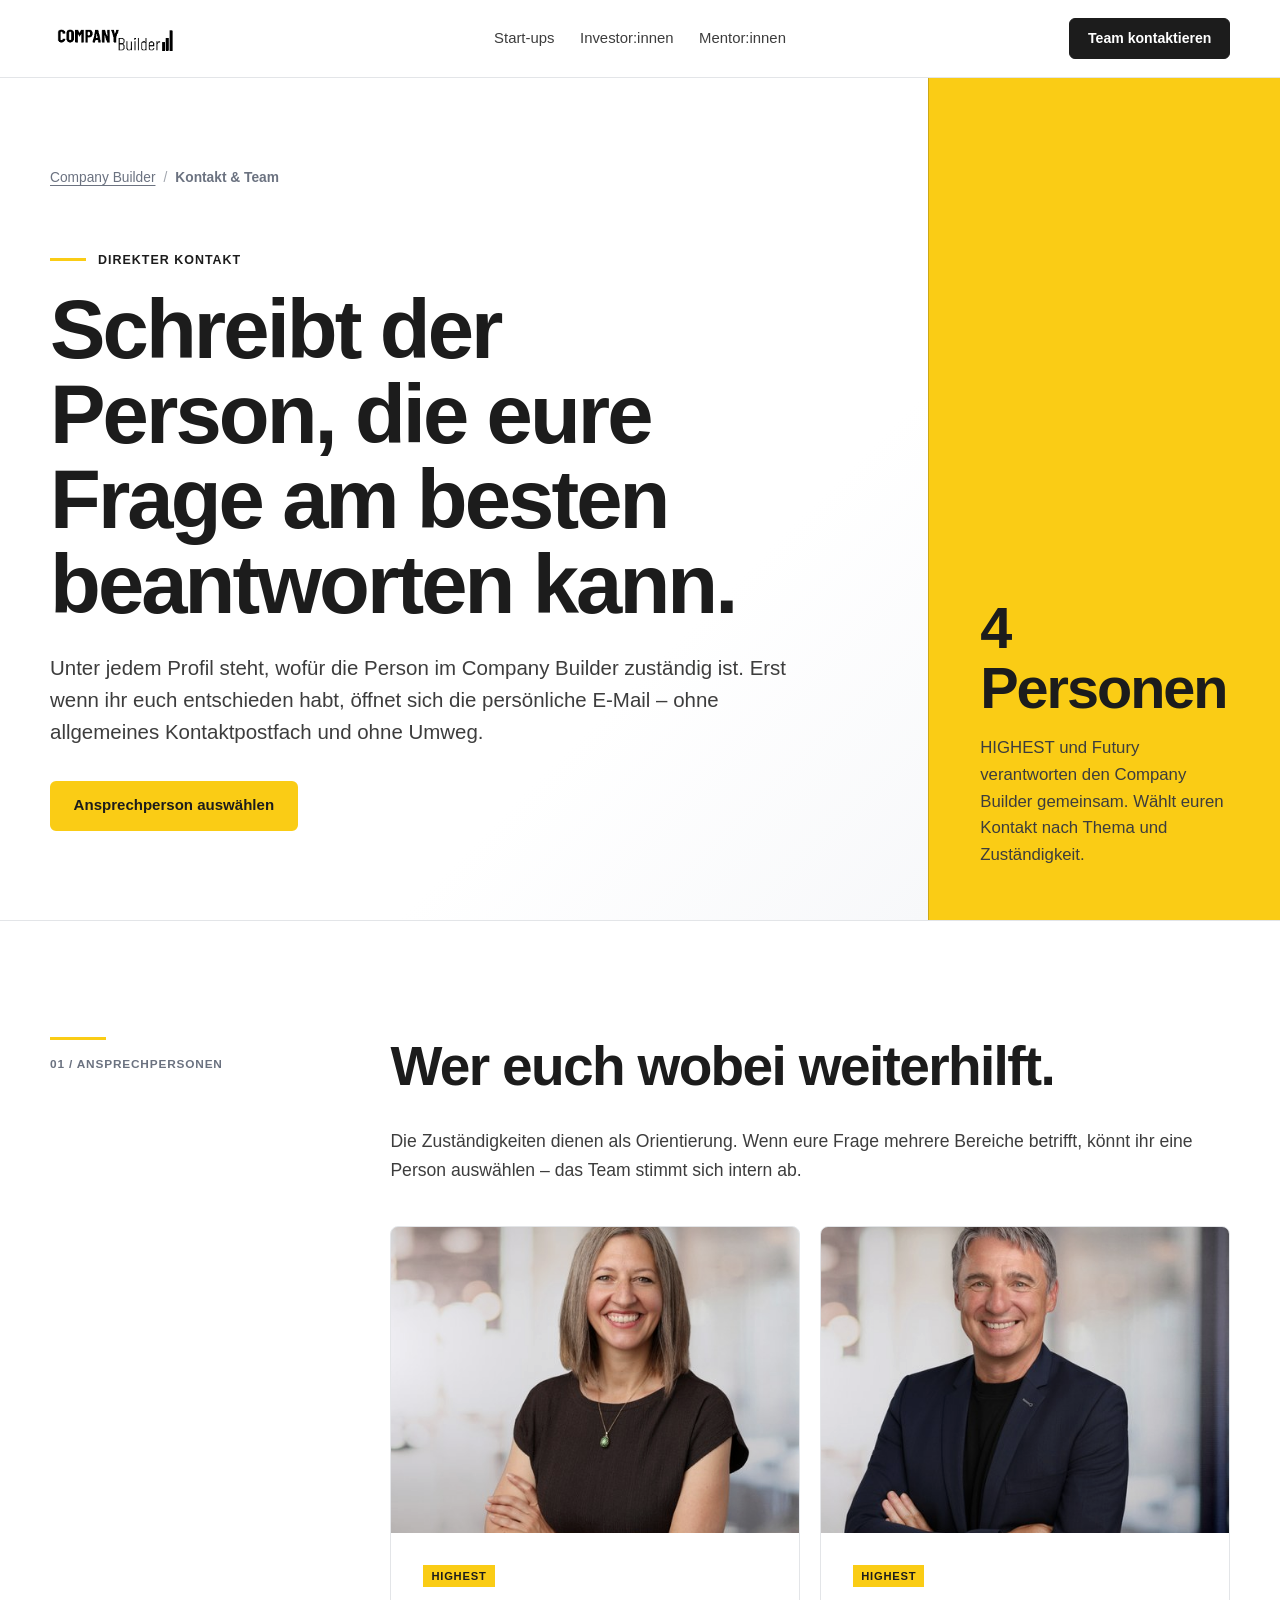
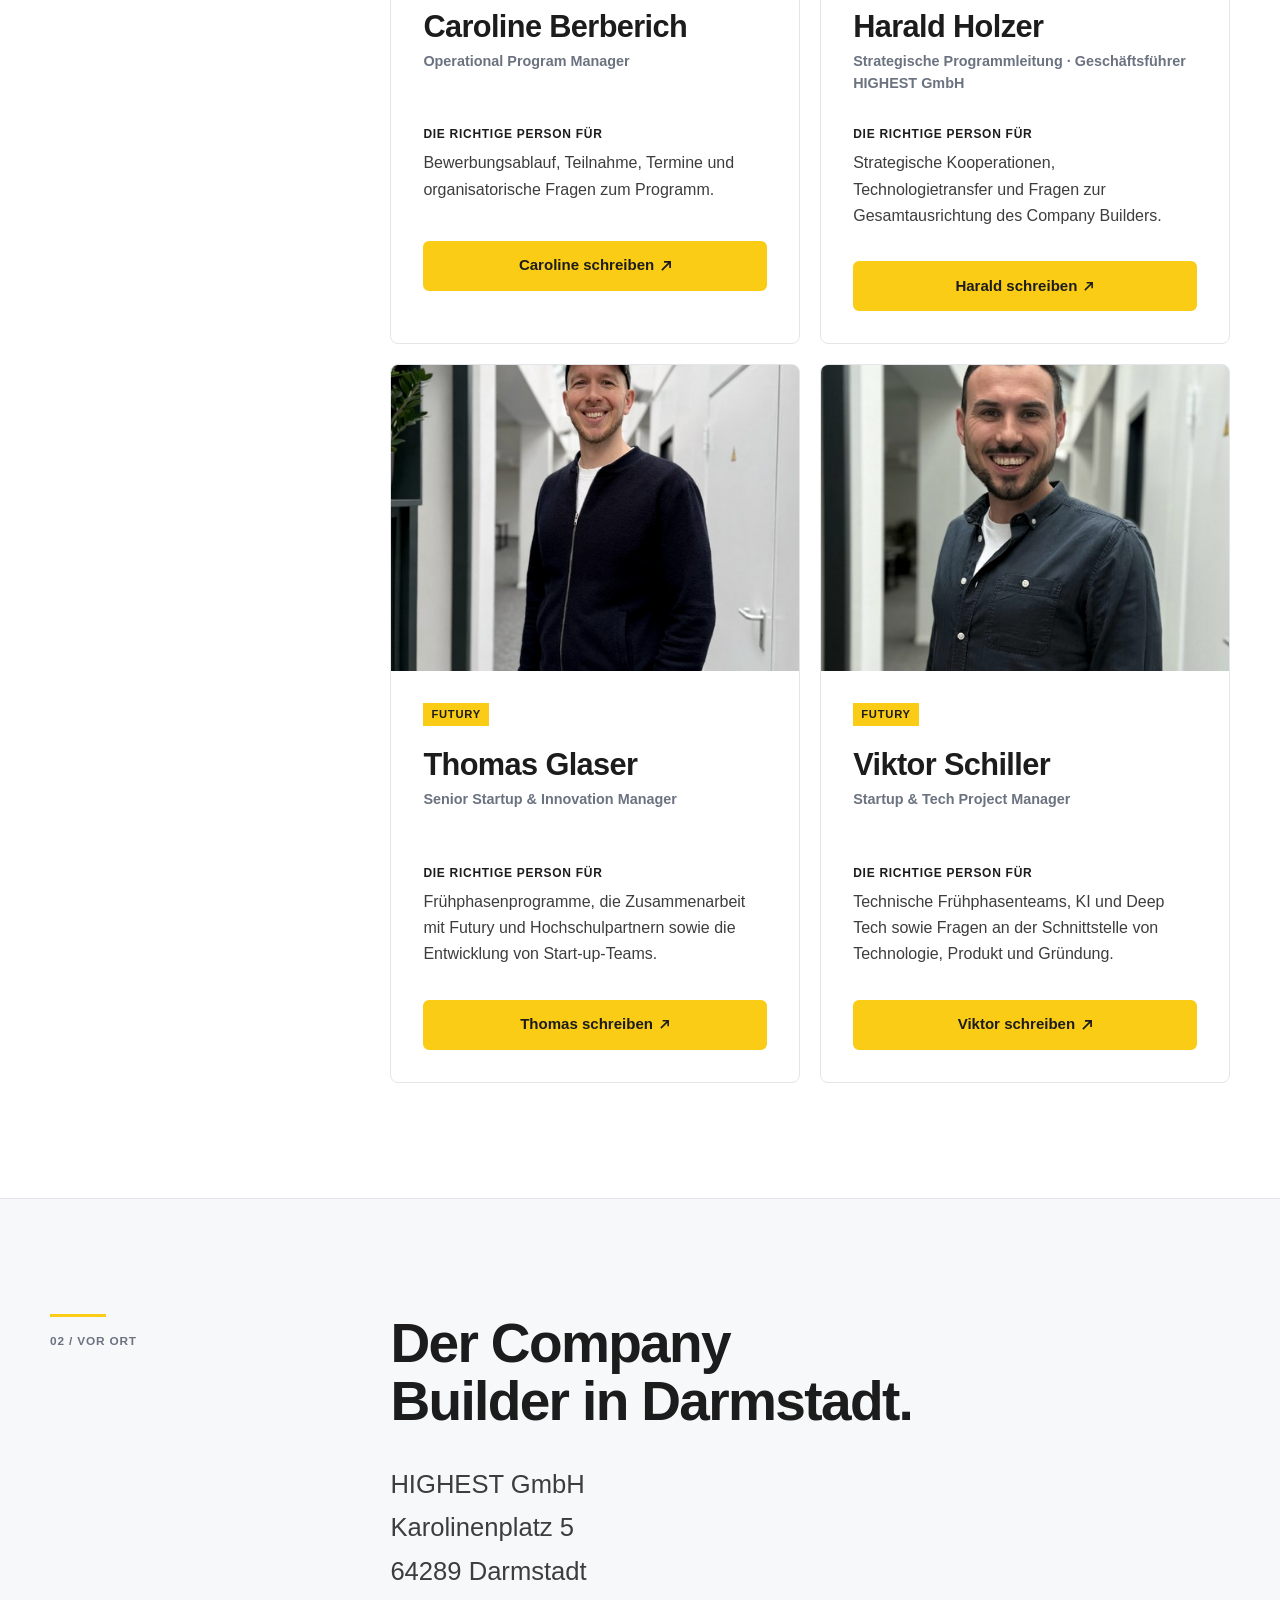
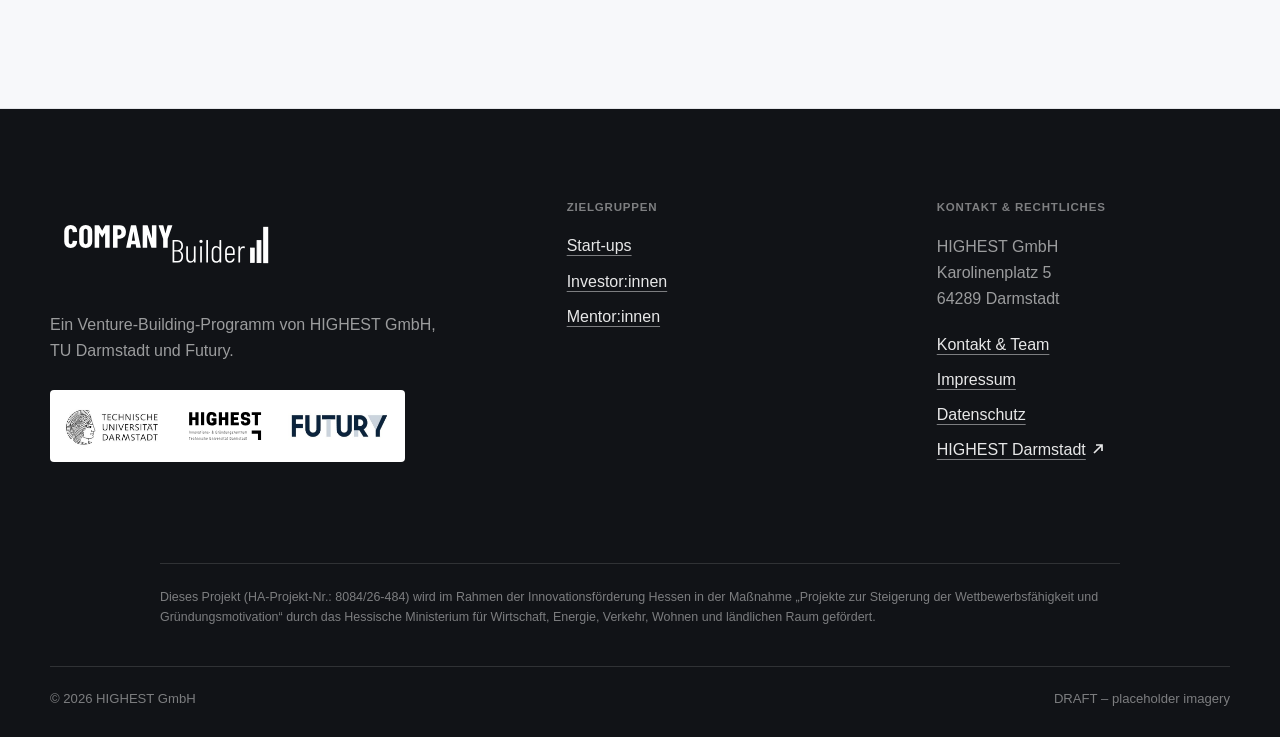
==== commit c15416fa: "Add files via upload" ====
--- a/contact.html
+++ b/contact.html
@@ -11,7 +11,6 @@
   <script src="app.js" defer></script>
 </head>
 <body class="inner-page contact-page">
-  <a class="skip-link" href="#inhalt">Direkt zum Inhalt</a>
   <header class="site-header" data-header>
     <a class="brand" href="index.html" aria-label="Company Builder Startseite"><img src="assets/images/logo-company-builder.png" alt="HIGHEST & FUTURY Company Builder"></a>
     <nav class="main-nav" id="main-nav" aria-label="Hauptnavigation"><a href="startups.html">Start-ups</a><a href="investoren.html">Investor:innen</a><a href="mentorinnen.html">Mentor:innen</a></nav>
@@ -45,7 +44,7 @@
               <p class="contact-person-role">Operational Program Manager</p>
               <h4>Die richtige Person für</h4>
               <p>Bewerbungsablauf, Teilnahme, Termine und organisatorische Fragen zum Programm.</p>
-              <a class="button contact-person-button" href="mailto:caroline.berberich@highest.gmbh?subject=Company%20Builder%20%E2%80%93%20Anfrage">Caroline schreiben ↗</a>
+              <a class="button contact-person-button with-arrow" href="mailto:caroline.berberich@highest.gmbh?subject=Company%20Builder%20%E2%80%93%20Anfrage">Caroline schreiben</a>
             </div>
           </article>
 
@@ -57,7 +56,7 @@
               <p class="contact-person-role">Strategische Programmleitung · Geschäftsführer HIGHEST GmbH</p>
               <h4>Die richtige Person für</h4>
               <p>Strategische Kooperationen, Technologietransfer und Fragen zur Gesamtausrichtung des Company Builders.</p>
-              <a class="button contact-person-button" href="mailto:harald.holzer@highest.gmbh?subject=Company%20Builder%20%E2%80%93%20Strategische%20Anfrage">Harald schreiben ↗</a>
+              <a class="button contact-person-button with-arrow" href="mailto:harald.holzer@highest.gmbh?subject=Company%20Builder%20%E2%80%93%20Strategische%20Anfrage">Harald schreiben</a>
             </div>
           </article>
 
@@ -69,7 +68,7 @@
               <p class="contact-person-role">Senior Startup & Innovation Manager</p>
               <h4>Die richtige Person für</h4>
               <p>Frühphasenprogramme, die Zusammenarbeit mit Futury und Hochschulpartnern sowie die Entwicklung von Start-up-Teams.</p>
-              <a class="button contact-person-button" href="mailto:thomas.glaser@futury.eu?subject=Company%20Builder%20%E2%80%93%20Anfrage">Thomas schreiben ↗</a>
+              <a class="button contact-person-button with-arrow" href="mailto:thomas.glaser@futury.eu?subject=Company%20Builder%20%E2%80%93%20Anfrage">Thomas schreiben</a>
             </div>
           </article>
 
@@ -81,7 +80,7 @@
               <p class="contact-person-role">Startup & Tech Project Manager</p>
               <h4>Die richtige Person für</h4>
               <p>Technische Frühphasenteams, KI und Deep Tech sowie Fragen an der Schnittstelle von Technologie, Produkt und Gründung.</p>
-              <a class="button contact-person-button" href="mailto:viktor@futury.eu?subject=Company%20Builder%20%E2%80%93%20Anfrage">Viktor schreiben ↗</a>
+              <a class="button contact-person-button with-arrow" href="mailto:viktor@futury.eu?subject=Company%20Builder%20%E2%80%93%20Anfrage">Viktor schreiben</a>
             </div>
           </article>
         </div>
@@ -101,7 +100,7 @@
     <div class="footer-main">
       <div class="footer-brand"><img class="footer-logo" src="assets/img/company-builder-logo-white.svg" alt="HIGHEST &amp; FUTURY Company Builder" width="300" height="112"><p>Ein Venture-Building-Programm von HIGHEST GmbH, TU Darmstadt und Futury.</p><div class="partner-logos" role="group" aria-label="TU Darmstadt, HIGHEST und Futury"><span class="partner-logo-crop partner-logo-tu"><img src="assets/img/partners-tud-highest-futury.jpg" alt="TU Darmstadt" width="1238" height="210" loading="lazy"></span><img class="partner-logo-highest" src="assets/img/logo-highest.svg" alt="HIGHEST" width="328" height="180" loading="lazy"><span class="partner-logo-crop partner-logo-futury"><img src="assets/img/partners-tud-highest-futury.jpg" alt="Futury" width="1238" height="210" loading="lazy"></span></div></div>
       <nav class="footer-col" aria-label="Zielgruppen"><h2>Zielgruppen</h2><a href="startups.html">Start-ups</a><a href="investoren.html">Investor:innen</a><a href="mentorinnen.html">Mentor:innen</a></nav>
-      <div class="footer-col"><h2>Kontakt &amp; Rechtliches</h2><address>HIGHEST GmbH<br>Karolinenplatz 5<br>64289 Darmstadt</address><a href="contact.html" aria-current="page">Kontakt &amp; Team</a><a href="impressum.html">Impressum</a><a href="datenschutz.html">Datenschutz</a><a href="https://highest-darmstadt.de/de/" target="_blank" rel="noreferrer">HIGHEST Darmstadt ↗</a></div>
+      <div class="footer-col"><h2>Kontakt &amp; Rechtliches</h2><address>HIGHEST GmbH<br>Karolinenplatz 5<br>64289 Darmstadt</address><a href="contact.html" aria-current="page">Kontakt &amp; Team</a><a href="impressum.html">Impressum</a><a href="datenschutz.html">Datenschutz</a><a class="with-arrow" href="https://highest-darmstadt.de/de/" target="_blank" rel="noreferrer">HIGHEST Darmstadt</a></div>
     </div>
     <p class="footer-funding">Dieses Projekt (HA-Projekt-Nr.: 8084/26-484) wird im Rahmen der Innovationsförderung Hessen in der Maßnahme „Projekte zur Steigerung der Wettbewerbsfähigkeit und Gründungsmotivation“ durch das Hessische Ministerium für Wirtschaft, Energie, Verkehr, Wohnen und ländlichen Raum gefördert.</p>
     <div class="footer-bottom"><span>© 2026 HIGHEST GmbH</span><span>DRAFT – placeholder imagery</span></div>
--- a/styles.css
+++ b/styles.css
@@ -110,23 +110,6 @@
   clip: rect(0, 0, 0, 0);
   white-space: nowrap;
   border: 0;
-}
-
-.skip-link {
-  position: fixed;
-  z-index: 500;
-  top: 0.75rem;
-  left: 0.75rem;
-  transform: translateY(-160%);
-  padding: 0.75rem 1rem;
-  color: var(--ink);
-  background: var(--accent);
-  border-radius: 4px;
-  font-weight: 700;
-}
-
-.skip-link:focus {
-  transform: translateY(0);
 }
 
 /* Header */
@@ -149,6 +132,18 @@
   -webkit-backdrop-filter: blur(10px) saturate(130%);
 }
 
+.with-arrow::after {
+  display: inline-block;
+  width: 0.78em;
+  height: 0.78em;
+  margin-left: 0.38em;
+  background: currentColor;
+  content: "";
+  vertical-align: 0.02em;
+  -webkit-mask: url("data:image/svg+xml,%3Csvg xmlns='http://www.w3.org/2000/svg' viewBox='0 0 12 12'%3E%3Cpath d='M2 10 10 2M4 2h6v6' fill='none' stroke='black' stroke-width='1.7'/%3E%3C/svg%3E") center / contain no-repeat;
+  mask: url("data:image/svg+xml,%3Csvg xmlns='http://www.w3.org/2000/svg' viewBox='0 0 12 12'%3E%3Cpath d='M2 10 10 2M4 2h6v6' fill='none' stroke='black' stroke-width='1.7'/%3E%3C/svg%3E") center / contain no-repeat;
+}
+
 .brand {
   width: 170px;
   height: 52px;
@@ -1918,14 +1913,18 @@
   }
 
   .main-nav {
-    position: fixed;
-    inset: var(--header-h) 0 0;
+    position: absolute;
+    top: 100%;
+    right: 0;
+    left: 0;
     display: flex;
     flex-direction: column;
     align-items: stretch;
     justify-content: flex-start;
+    height: calc(100dvh - var(--header-h));
     gap: 0;
     padding: 1.5rem 20px;
+    overflow-y: auto;
     color: var(--white);
     background: var(--dark);
     opacity: 0;
@@ -1945,6 +1944,10 @@
     color: var(--white);
     border-bottom: 1px solid rgba(255, 255, 255, 0.14);
     font-size: 1.22rem;
+  }
+
+  .main-nav a[aria-current="page"] {
+    color: var(--accent);
   }
 
   .main-nav a::after {
@@ -2429,7 +2432,9 @@
     align-items: center;
     justify-content: center;
     gap: clamp(.8rem, 2vw, 1.5rem);
+    height: auto;
     padding: 0;
+    overflow: visible;
     color: var(--ink);
     background: transparent;
     opacity: 1;
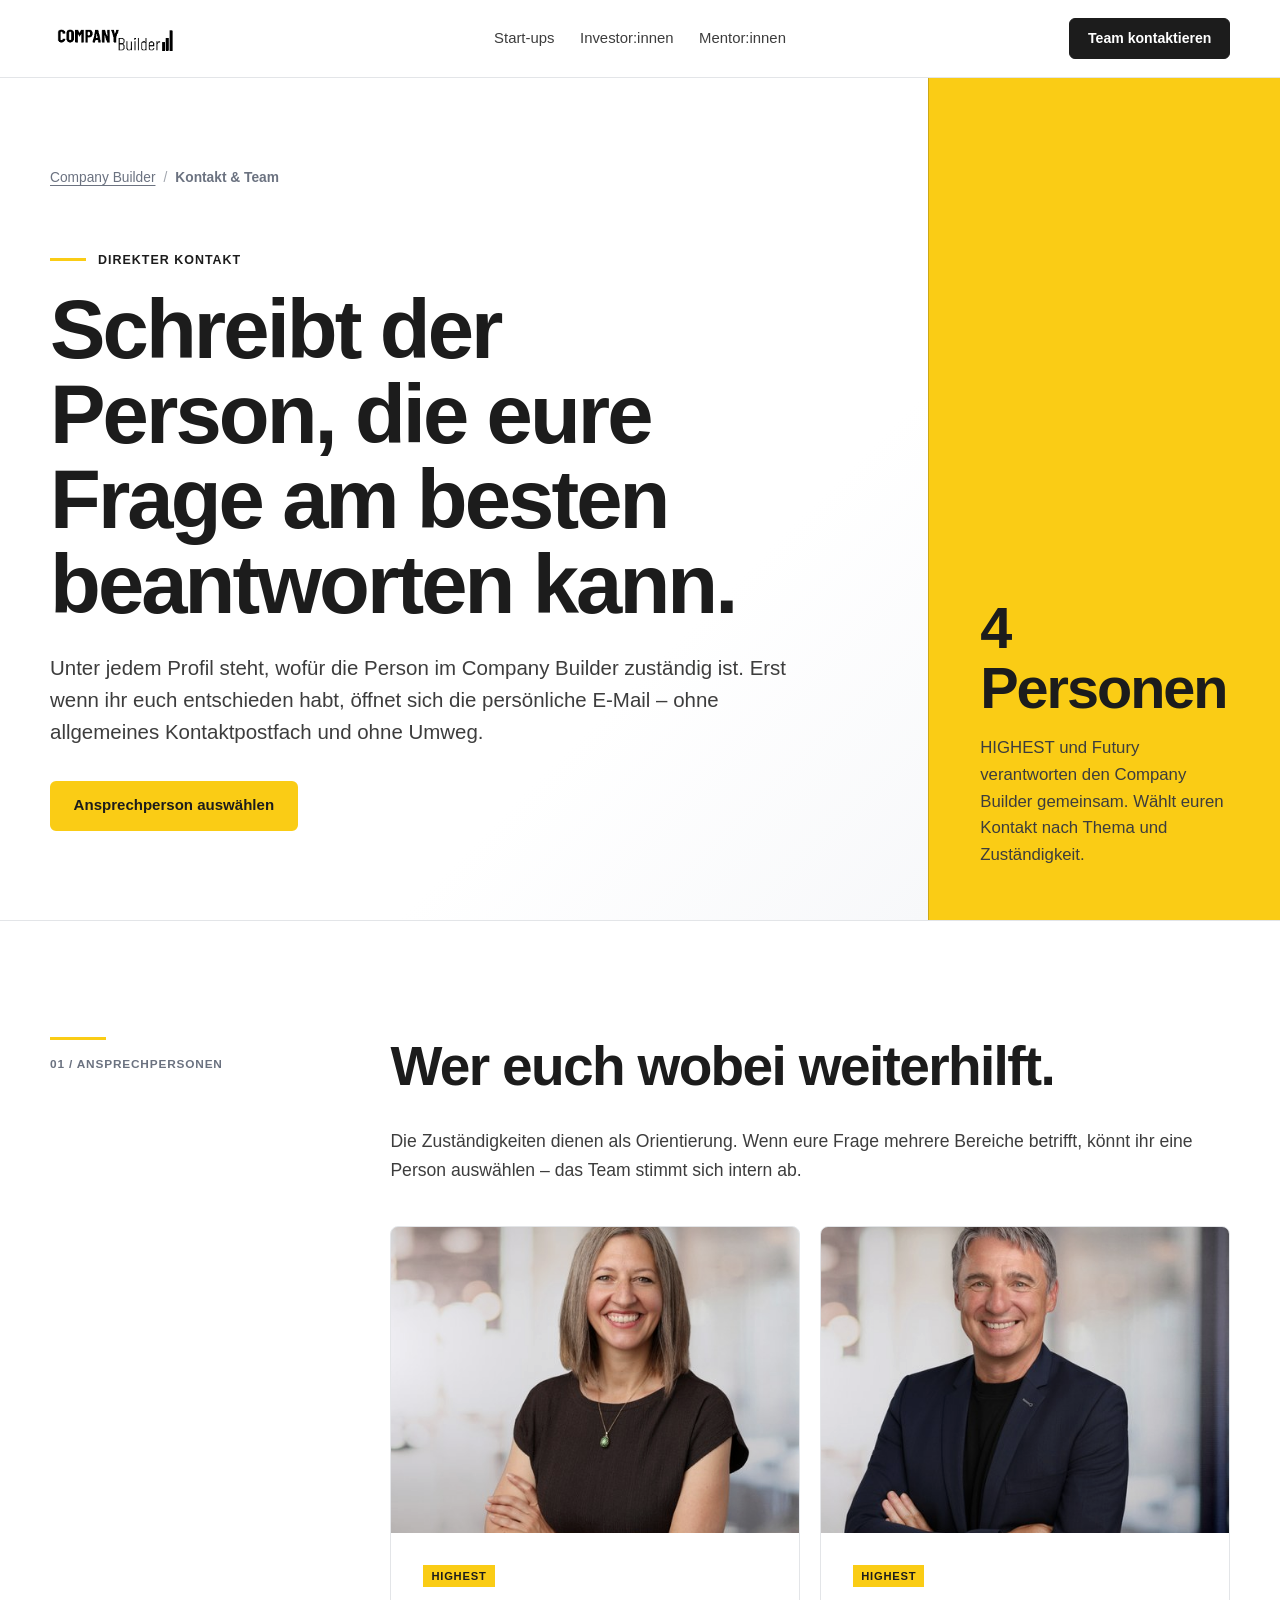
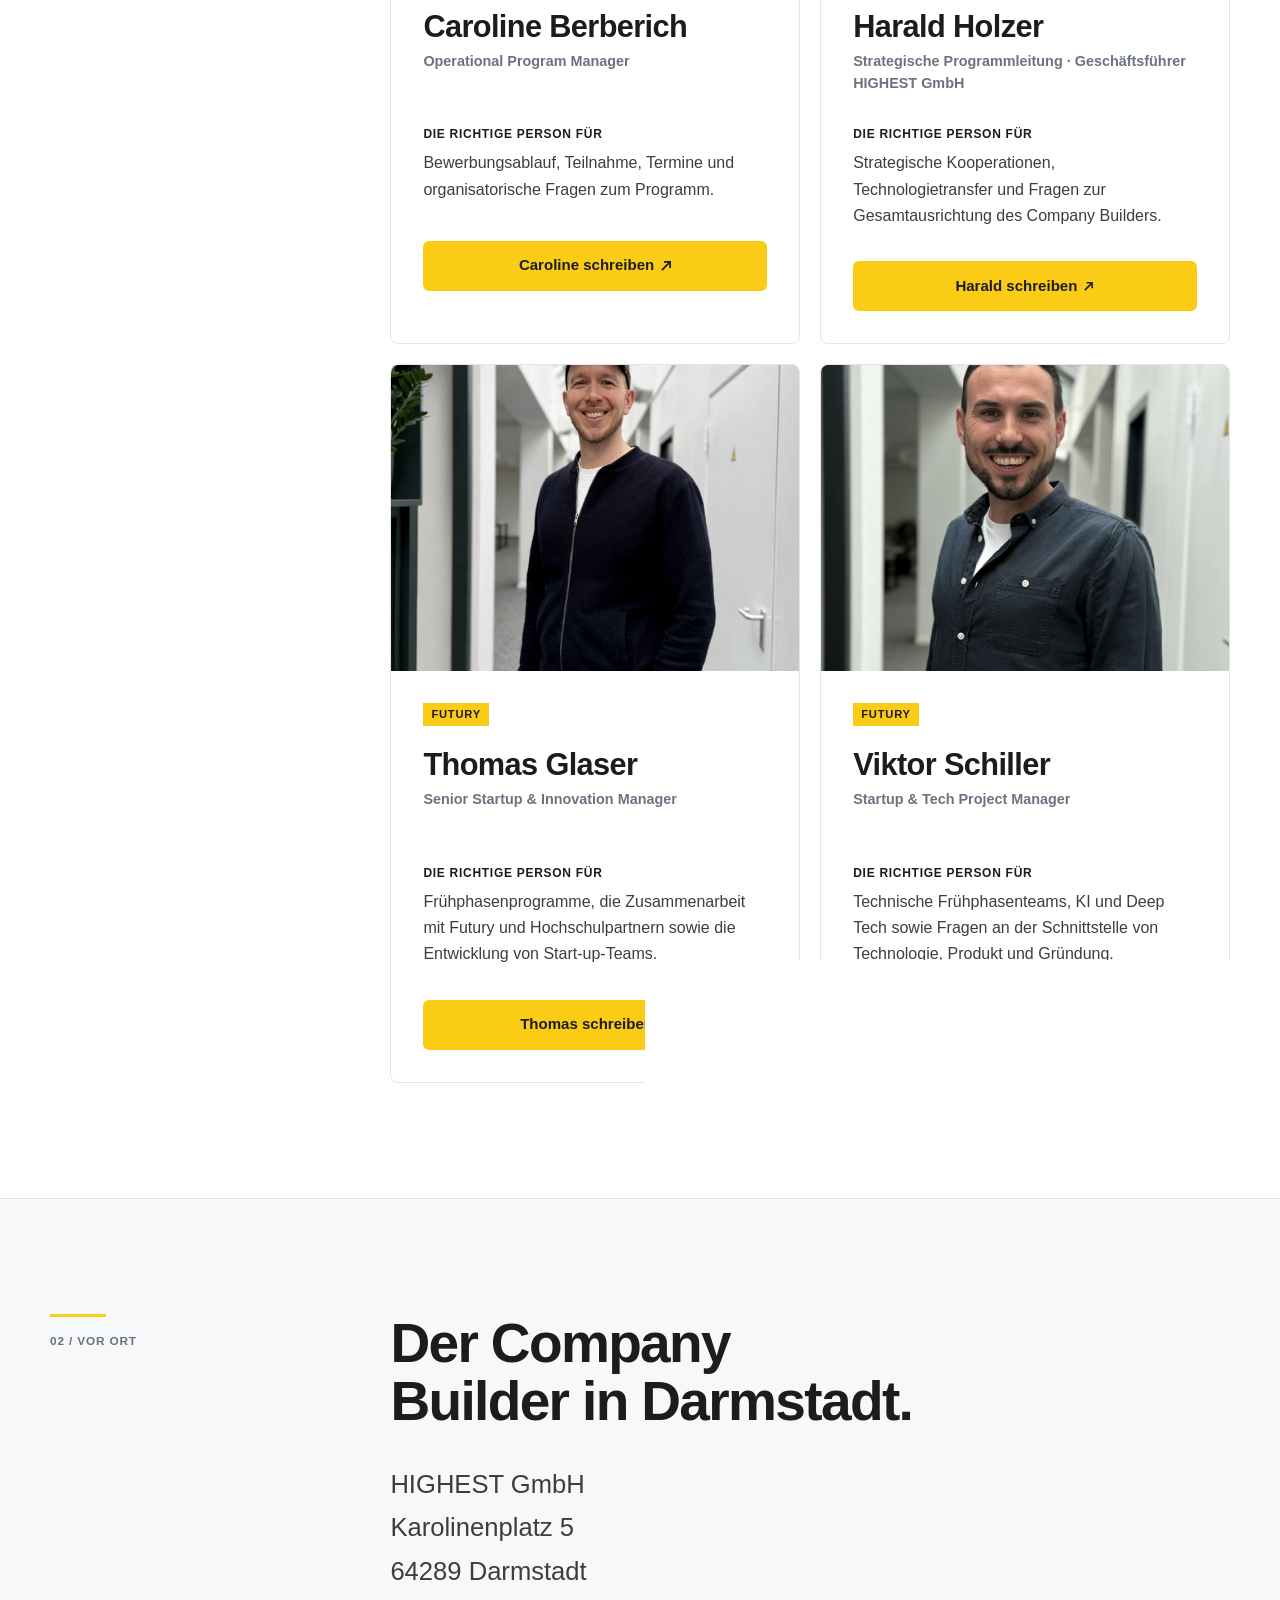
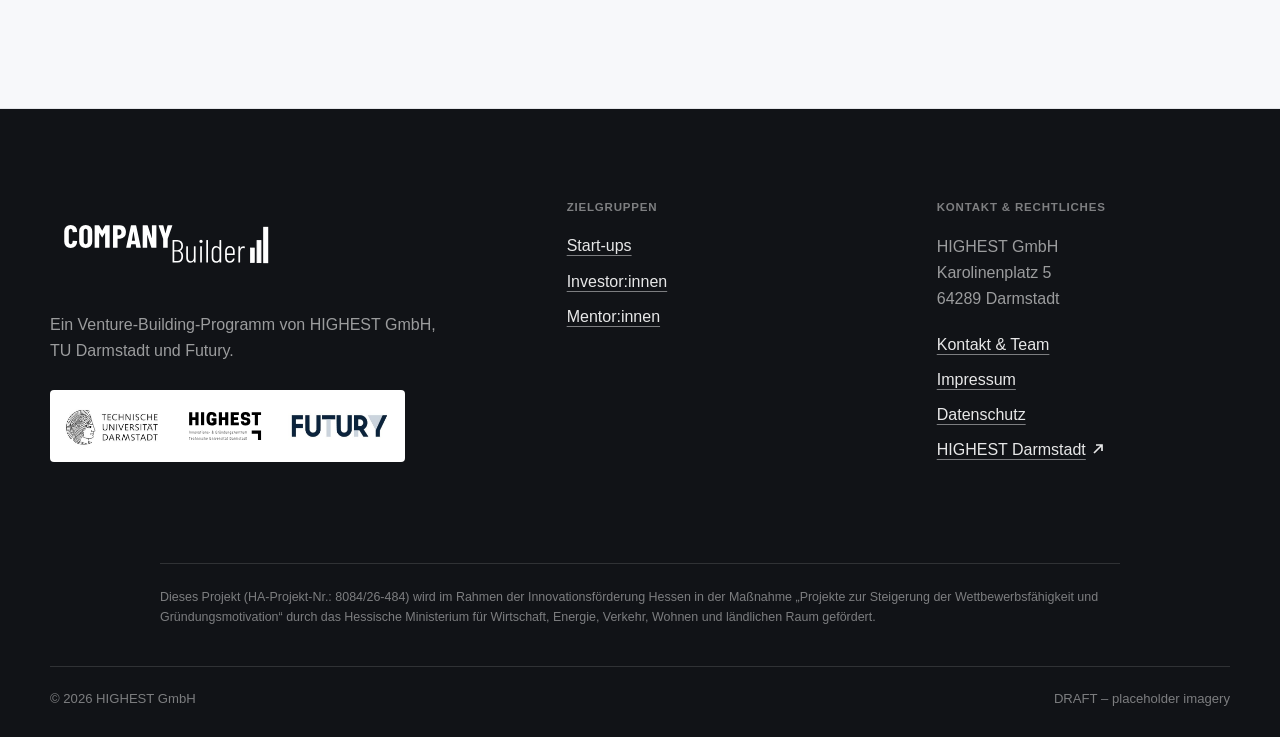
==== commit e6be71a2: "05.10.2026" ====
--- a/contact.html
+++ b/contact.html
@@ -7,17 +7,19 @@
   <meta name="theme-color" content="#f5f4ef">
   <title>Kontakt & Team · HIGHEST & FUTURY Company Builder</title>
   <link rel="icon" type="image/svg+xml" href="data:image/svg+xml,%3Csvg xmlns='http://www.w3.org/2000/svg' viewBox='0 0 64 64'%3E%3Crect width='64' height='64' fill='%230b1020'/%3E%3Ccircle cx='32' cy='32' r='11' fill='%23ffd500'/%3E%3Ccircle cx='32' cy='32' r='22' fill='none' stroke='%23ffd500' stroke-width='3'/%3E%3C/svg%3E">
-  <link rel="stylesheet" href="styles.css">
-  <script src="app.js" defer></script>
+  <link rel="stylesheet" href="assets/css/subpages.css">
+  <script src="assets/js/subpages.js" defer></script>
 </head>
 <body class="inner-page contact-page">
+  <!-- Globale Navigation der Unterseiten -->
   <header class="site-header" data-header>
-    <a class="brand" href="index.html" aria-label="Company Builder Startseite"><img src="assets/images/logo-company-builder.png" alt="HIGHEST & FUTURY Company Builder"></a>
+    <a class="brand" href="index.html" aria-label="Company Builder Startseite"><img src="assets/img/logo-company-builder.png" alt="HIGHEST & FUTURY Company Builder"></a>
     <nav class="main-nav" id="main-nav" aria-label="Hauptnavigation"><a href="startups.html">Start-ups</a><a href="investoren.html">Investor:innen</a><a href="mentorinnen.html">Mentor:innen</a></nav>
     <a class="header-contact" href="#team">Team kontaktieren</a>
     <button class="menu-toggle" type="button" aria-expanded="false" aria-controls="main-nav"><span></span><span></span><span></span><span class="sr-only">Menü öffnen</span></button>
   </header>
 
+  <!-- Persönliche Ansprechpersonen und allgemeine Kontaktdaten -->
   <main class="inner-main" id="inhalt">
     <section class="inner-hero contact-hero">
       <div class="inner-hero-copy">
@@ -96,6 +98,7 @@
     </section>
   </main>
 
+  <!-- Einheitlicher Footer auf allen Seiten -->
   <footer class="site-footer">
     <div class="footer-main">
       <div class="footer-brand"><img class="footer-logo" src="assets/img/company-builder-logo-white.svg" alt="HIGHEST &amp; FUTURY Company Builder" width="300" height="112"><p>Ein Venture-Building-Programm von HIGHEST GmbH, TU Darmstadt und Futury.</p><div class="partner-logos" role="group" aria-label="TU Darmstadt, HIGHEST und Futury"><span class="partner-logo-crop partner-logo-tu"><img src="assets/img/partners-tud-highest-futury.jpg" alt="TU Darmstadt" width="1238" height="210" loading="lazy"></span><img class="partner-logo-highest" src="assets/img/logo-highest.svg" alt="HIGHEST" width="328" height="180" loading="lazy"><span class="partner-logo-crop partner-logo-futury"><img src="assets/img/partners-tud-highest-futury.jpg" alt="Futury" width="1238" height="210" loading="lazy"></span></div></div>
--- a/assets/css/subpages.css
+++ b/assets/css/subpages.css
@@ -0,0 +1,1404 @@
+/*
+ * Klassisches Designsystem für Zielgruppen-, Kontakt- und Rechtsseiten.
+ * Die stark animierte Startseite wird separat in assets/css/homepage.css gestaltet.
+ */
+
+:root {
+  --bg: #ffffff;
+  --bg-soft: #f7f8fa;
+  --ink: #1c1c1c;
+  --ink-2: #3d3d3d;
+  --muted: #6b7280;
+  --line: #e3e5e8;
+  --accent: #facc15;
+  --accent-hover: #f4c500;
+  --dark: #17191d;
+  --dark-2: #22262c;
+  --white: #ffffff;
+  --max: 1180px;
+  --header-h: 78px;
+  --radius: 8px;
+  --shadow: 0 20px 60px -34px rgba(0, 0, 0, 0.28);
+  --ease: cubic-bezier(0.22, 1, 0.36, 1);
+}
+
+*,
+*::before,
+*::after {
+  box-sizing: border-box;
+}
+
+html {
+  scroll-behavior: smooth;
+  background: var(--bg);
+}
+
+body {
+  margin: 0;
+  color: var(--ink);
+  background: var(--bg);
+  font-family: -apple-system, BlinkMacSystemFont, "Segoe UI", Roboto, "Helvetica Neue", Arial, sans-serif;
+  font-size: 16px;
+  font-weight: 400;
+  line-height: 1.6;
+  -webkit-font-smoothing: antialiased;
+  text-rendering: optimizeLegibility;
+}
+
+body.menu-open {
+  overflow: hidden;
+}
+
+img,
+canvas,
+svg {
+  display: block;
+  max-width: 100%;
+}
+
+a {
+  color: inherit;
+}
+
+button,
+input,
+textarea {
+  font: inherit;
+}
+
+h1,
+h2,
+h3,
+h4,
+p,
+ul,
+ol,
+dl {
+  margin-top: 0;
+}
+
+h1,
+h2,
+h3,
+h4 {
+  margin-bottom: 0;
+  font-weight: 700;
+  letter-spacing: -0.02em;
+  line-height: 1.12;
+  overflow-wrap: break-word;
+  text-wrap: balance;
+}
+
+p,
+li,
+dd {
+  overflow-wrap: break-word;
+}
+
+::selection {
+  color: var(--ink);
+  background: var(--accent);
+}
+
+.sr-only {
+  position: absolute;
+  width: 1px;
+  height: 1px;
+  padding: 0;
+  margin: -1px;
+  overflow: hidden;
+  clip: rect(0, 0, 0, 0);
+  white-space: nowrap;
+  border: 0;
+}
+
+/* Header */
+.site-header {
+  position: fixed;
+  z-index: 100;
+  top: 0;
+  left: 0;
+  width: 100%;
+  height: var(--header-h);
+  display: grid;
+  grid-template-columns: minmax(180px, 1fr) auto minmax(180px, 1fr);
+  align-items: center;
+  gap: 1.5rem;
+  padding: 0 max(28px, calc((100vw - var(--max)) / 2));
+  color: var(--ink);
+  background: rgba(255, 255, 255, 0.97);
+  border-bottom: 1px solid var(--line);
+  backdrop-filter: blur(10px) saturate(130%);
+  -webkit-backdrop-filter: blur(10px) saturate(130%);
+}
+
+.with-arrow::after {
+  display: inline-block;
+  width: 0.78em;
+  height: 0.78em;
+  margin-left: 0.38em;
+  background: currentColor;
+  content: "";
+  vertical-align: 0.02em;
+  -webkit-mask: url("data:image/svg+xml,%3Csvg xmlns='http://www.w3.org/2000/svg' viewBox='0 0 12 12'%3E%3Cpath d='M2 10 10 2M4 2h6v6' fill='none' stroke='black' stroke-width='1.7'/%3E%3C/svg%3E") center / contain no-repeat;
+  mask: url("data:image/svg+xml,%3Csvg xmlns='http://www.w3.org/2000/svg' viewBox='0 0 12 12'%3E%3Cpath d='M2 10 10 2M4 2h6v6' fill='none' stroke='black' stroke-width='1.7'/%3E%3C/svg%3E") center / contain no-repeat;
+}
+
+.brand {
+  width: 170px;
+  height: 52px;
+  display: flex;
+  align-items: center;
+  justify-self: start;
+  text-decoration: none;
+}
+
+.brand img {
+  width: 100%;
+  height: 48px;
+  object-fit: contain;
+  object-position: left center;
+}
+
+.main-nav {
+  display: flex;
+  align-items: center;
+  justify-content: center;
+  gap: clamp(1rem, 2vw, 2rem);
+}
+
+.main-nav a {
+  position: relative;
+  color: var(--ink-2);
+  font-size: 0.93rem;
+  font-weight: 500;
+  line-height: 1.25;
+  text-decoration: none;
+  white-space: nowrap;
+  transition: color 160ms ease;
+}
+
+.main-nav a::after {
+  content: "";
+  position: absolute;
+  right: 0;
+  bottom: -0.65rem;
+  left: 0;
+  height: 3px;
+  background: var(--accent);
+  transform: scaleX(0);
+  transform-origin: right;
+  transition: transform 220ms var(--ease);
+}
+
+.main-nav a:hover,
+.main-nav a:focus-visible,
+.main-nav a[aria-current="page"] {
+  color: var(--ink);
+}
+
+.main-nav a:hover::after,
+.main-nav a:focus-visible::after,
+.main-nav a[aria-current="page"]::after {
+  transform: scaleX(1);
+  transform-origin: left;
+}
+
+.header-contact {
+  justify-self: end;
+  padding: 0.72rem 1.1rem;
+  color: var(--white);
+  background: var(--ink);
+  border: 1px solid var(--ink);
+  border-radius: 6px;
+  font-size: 0.88rem;
+  font-weight: 600;
+  line-height: 1.2;
+  text-decoration: none;
+  transition: background-color 160ms ease, color 160ms ease;
+}
+
+.header-contact:hover,
+.header-contact:focus-visible {
+  color: var(--ink);
+  background: var(--accent);
+  border-color: var(--accent);
+}
+
+.menu-toggle {
+  display: none;
+  width: 46px;
+  height: 46px;
+  padding: 0;
+  color: var(--ink);
+  background: transparent;
+  border: 0;
+}
+
+.menu-toggle span:not(.sr-only) {
+  width: 25px;
+  height: 2px;
+  display: block;
+  margin: 5px auto;
+  background: currentColor;
+  transition: opacity 180ms ease, transform 180ms ease;
+}
+
+/* Shared labels and buttons */
+.eyebrow,
+.kicker {
+  margin-bottom: 1.2rem;
+  color: inherit;
+  font-size: 0.78rem;
+  font-weight: 700;
+  letter-spacing: 0.08em;
+  line-height: 1.35;
+  text-transform: uppercase;
+}
+
+.eyebrow::before {
+  content: "";
+  width: 2.25rem;
+  height: 3px;
+  display: inline-block;
+  margin: 0 0.75rem 0.2rem 0;
+  background: var(--accent);
+}
+
+.button-row {
+  display: flex;
+  flex-wrap: wrap;
+  justify-content: center;
+  gap: 0.75rem;
+}
+
+.button {
+  min-height: 50px;
+  display: inline-flex;
+  align-items: center;
+  justify-content: center;
+  padding: 0.82rem 1.35rem;
+  color: var(--ink);
+  background: var(--accent);
+  border: 2px solid var(--accent);
+  border-radius: 6px;
+  font-size: 0.94rem;
+  font-weight: 700;
+  line-height: 1.25;
+  text-align: center;
+  text-decoration: none;
+  transition: background-color 160ms ease, border-color 160ms ease, color 160ms ease;
+}
+
+.button:hover,
+.button:focus-visible {
+  background: var(--accent-hover);
+  border-color: var(--accent-hover);
+}
+
+.button.secondary {
+  color: currentColor;
+  background: transparent;
+  border-color: currentColor;
+}
+
+.button.secondary:hover,
+.button.secondary:focus-visible {
+  color: var(--ink);
+  background: var(--white);
+  border-color: var(--white);
+}
+
+/* Footer */
+.site-footer {
+  color: var(--white);
+  background: #111317;
+}
+
+.footer-main {
+  width: min(calc(100% - 56px), var(--max));
+  display: grid;
+  grid-template-columns: 1.2fr 0.8fr 0.8fr;
+  gap: clamp(2rem, 6vw, 6rem);
+  margin: 0 auto;
+  padding: clamp(4rem, 7vw, 6.5rem) 0;
+}
+
+.footer-brand > img:first-child {
+  width: min(230px, 100%);
+  height: auto;
+  margin-bottom: 1.7rem;
+  object-fit: contain;
+}
+
+.footer-brand p {
+  max-width: 410px;
+  margin-bottom: 0;
+  color: rgba(255, 255, 255, 0.58);
+  line-height: 1.6;
+}
+
+.footer-brand .partner-logos {
+  display: flex;
+  gap: 12px;
+  align-items: center;
+  width: fit-content;
+  max-width: 100%;
+  margin-top: 1.7rem;
+  padding: 0.55rem;
+  overflow: hidden;
+  background: var(--white);
+  border-radius: 4px;
+}
+
+.partner-logo-crop {
+  position: relative;
+  flex: 0 0 auto;
+  height: 54px;
+  overflow: hidden;
+}
+
+.partner-logo-tu { width: 105px; }
+.partner-logo-futury { width: 110px; }
+
+.partner-logo-crop img {
+  position: absolute;
+  top: 0;
+  left: 0;
+  width: auto;
+  max-width: none;
+  height: 54px;
+}
+
+.partner-logo-futury img { left: -208px; }
+
+.partner-logo-highest {
+  flex: 0 0 auto;
+  width: auto;
+  height: 54px;
+  object-fit: contain;
+}
+
+.footer-col h2 {
+  margin-bottom: 1.2rem;
+  color: rgba(255, 255, 255, 0.46);
+  font-size: 0.72rem;
+  font-weight: 700;
+  letter-spacing: 0.07em;
+  line-height: 1.4;
+  text-transform: uppercase;
+}
+
+.footer-col a {
+  width: fit-content;
+  display: block;
+  margin-bottom: 0.75rem;
+  color: rgba(255, 255, 255, 0.9);
+  line-height: 1.45;
+  text-decoration-color: rgba(255, 255, 255, 0.45);
+  text-decoration-thickness: 1px;
+  text-underline-offset: 0.25em;
+}
+
+.footer-col address {
+  margin: 0 0 1.35rem;
+  color: rgba(255, 255, 255, 0.58);
+  font-style: normal;
+  line-height: 1.6;
+}
+
+.footer-funding {
+  width: min(calc(100% - 56px), var(--max));
+  max-width: 960px;
+  margin: 0 auto;
+  padding: 1.5rem 0 2.4rem;
+  color: rgba(255, 255, 255, 0.45);
+  border-top: 1px solid rgba(255, 255, 255, 0.13);
+  font-size: 0.78rem;
+  line-height: 1.6;
+}
+
+.footer-bottom {
+  width: min(calc(100% - 56px), var(--max));
+  display: flex;
+  justify-content: space-between;
+  gap: 2rem;
+  margin: 0 auto;
+  padding: 1.35rem 0 1.8rem;
+  color: rgba(255, 255, 255, 0.45);
+  border-top: 1px solid rgba(255, 255, 255, 0.13);
+  font-size: 0.82rem;
+  line-height: 1.45;
+}
+
+/* Inner pages */
+.inner-main {
+  padding-top: var(--header-h);
+}
+
+.inner-hero {
+  min-height: 72svh;
+  display: grid;
+  grid-template-columns: minmax(0, 1.45fr) minmax(300px, 0.55fr);
+  background: var(--white);
+  border-bottom: 1px solid var(--line);
+}
+
+.inner-hero-copy {
+  min-width: 0;
+  display: flex;
+  flex-direction: column;
+  justify-content: flex-end;
+  padding: clamp(4rem, 7vw, 7rem) max(28px, calc((100vw - var(--max)) / 2));
+}
+
+.breadcrumb {
+  margin-bottom: auto;
+  padding-bottom: 4rem;
+  color: var(--muted);
+  font-size: 0.86rem;
+  line-height: 1.5;
+}
+
+.breadcrumb a {
+  text-underline-offset: 0.22em;
+}
+
+.breadcrumb span {
+  margin: 0 0.5rem;
+  color: #a0a5ad;
+}
+
+.inner-hero h1 {
+  max-width: 900px;
+  margin-bottom: 1.5rem;
+  font-size: clamp(3.6rem, 6.5vw, 6.7rem);
+  font-weight: 800;
+  letter-spacing: -0.035em;
+  line-height: 1.02;
+}
+
+.inner-lead {
+  max-width: 760px;
+  margin-bottom: 2rem;
+  color: var(--ink-2);
+  font-size: clamp(1.08rem, 1.6vw, 1.35rem);
+  line-height: 1.58;
+}
+
+.inner-hero-aside {
+  min-width: 0;
+  display: flex;
+  flex-direction: column;
+  justify-content: flex-end;
+  padding: clamp(2.25rem, 4vw, 4rem);
+  background: var(--accent);
+  border-left: 1px solid rgba(28, 28, 28, 0.2);
+}
+
+.inner-hero-aside strong {
+  display: block;
+  margin-bottom: 1rem;
+  font-size: clamp(2.8rem, 4.5vw, 4.7rem);
+  font-weight: 800;
+  letter-spacing: -0.035em;
+  line-height: 1.05;
+}
+
+.inner-hero-aside p {
+  max-width: 330px;
+  margin-bottom: 0;
+  color: var(--ink-2);
+  font-size: 1.05rem;
+  line-height: 1.6;
+}
+
+.inner-section {
+  display: grid;
+  grid-template-columns: minmax(180px, 0.46fr) minmax(0, 1.54fr);
+  gap: clamp(2rem, 7vw, 7rem);
+  padding: clamp(5rem, 9vw, 8rem) max(28px, calc((100vw - var(--max)) / 2));
+  background: var(--white);
+  border-bottom: 1px solid var(--line);
+}
+
+.inner-section.dark {
+  color: var(--white);
+  background: var(--dark);
+  border-bottom-color: rgba(255, 255, 255, 0.14);
+}
+
+.inner-section.acid {
+  background: var(--bg-soft);
+}
+
+.section-label {
+  position: sticky;
+  top: 112px;
+  height: fit-content;
+  color: var(--muted);
+  font-size: 0.74rem;
+  font-weight: 700;
+  letter-spacing: 0.07em;
+  line-height: 1.4;
+  text-transform: uppercase;
+}
+
+.dark .section-label {
+  color: rgba(255, 255, 255, 0.52);
+}
+
+.section-label span {
+  width: 56px;
+  height: 3px;
+  display: block;
+  margin-bottom: 1rem;
+  background: var(--accent);
+}
+
+.inner-content {
+  min-width: 0;
+}
+
+.inner-content > h2 {
+  max-width: 900px;
+  margin-bottom: 2rem;
+  font-size: clamp(2.45rem, 4.3vw, 4.5rem);
+  font-weight: 750;
+  letter-spacing: -0.03em;
+  line-height: 1.06;
+}
+
+.inner-content > p {
+  max-width: 820px;
+  margin-bottom: 2.5rem;
+  color: var(--ink-2);
+  font-size: 1.1rem;
+  line-height: 1.68;
+}
+
+.dark .inner-content > p {
+  color: rgba(255, 255, 255, 0.72);
+}
+
+.feature-grid {
+  display: grid;
+  grid-template-columns: repeat(2, minmax(0, 1fr));
+  gap: 1.25rem;
+}
+
+.feature {
+  min-width: 0;
+  min-height: 230px;
+  padding: 1.75rem;
+  color: var(--ink);
+  background: var(--white);
+  border: 1px solid var(--line);
+  border-radius: var(--radius);
+}
+
+.dark .feature {
+  color: var(--white);
+  background: rgba(255, 255, 255, 0.055);
+  border-color: rgba(255, 255, 255, 0.17);
+}
+
+.feature small {
+  width: fit-content;
+  display: inline-block;
+  padding: 0.25rem 0.5rem;
+  color: var(--ink);
+  background: var(--accent);
+  font-size: 0.7rem;
+  font-weight: 700;
+  letter-spacing: 0.05em;
+  line-height: 1.3;
+}
+
+.feature h3 {
+  margin: 2.2rem 0 0.8rem;
+  font-size: 1.45rem;
+  line-height: 1.25;
+}
+
+.feature p {
+  margin-bottom: 0;
+  color: var(--ink-2);
+  line-height: 1.62;
+}
+
+.dark .feature p {
+  color: rgba(255, 255, 255, 0.68);
+}
+
+.criteria-list {
+  margin: 0;
+  padding: 0;
+  list-style: none;
+  border-top: 1px solid currentColor;
+}
+
+.criteria-list li {
+  display: grid;
+  grid-template-columns: 52px minmax(0, 1fr);
+  gap: 1rem;
+  padding: 1.35rem 0;
+  border-bottom: 1px solid currentColor;
+  font-size: clamp(1.05rem, 1.45vw, 1.3rem);
+  line-height: 1.5;
+}
+
+.criteria-list span {
+  color: var(--muted);
+  font-size: 0.85rem;
+  font-weight: 650;
+}
+
+.dark .criteria-list span {
+  color: rgba(255, 255, 255, 0.48);
+}
+
+.timeline {
+  margin: 3rem 0 0;
+  padding: 0;
+  list-style: none;
+  border-top: 1px solid currentColor;
+}
+
+.timeline li {
+  display: grid;
+  grid-template-columns: 70px minmax(130px, 0.5fr) minmax(0, 1fr);
+  gap: 1.5rem;
+  align-items: start;
+  padding: 1.8rem 0;
+  border-bottom: 1px solid currentColor;
+}
+
+.timeline-number,
+.timeline-phase {
+  color: var(--muted);
+  font-size: 0.75rem;
+  font-weight: 700;
+  letter-spacing: 0.06em;
+  line-height: 1.45;
+  text-transform: uppercase;
+}
+
+.timeline h3 {
+  margin-bottom: 0.45rem;
+  font-size: 1.25rem;
+  line-height: 1.35;
+}
+
+.timeline p {
+  margin-bottom: 0;
+  color: var(--ink-2);
+  line-height: 1.6;
+}
+
+.fact-box {
+  display: grid;
+  grid-template-columns: repeat(3, minmax(0, 1fr));
+  background: var(--white);
+  border: 1px solid var(--line);
+  border-radius: var(--radius);
+  overflow: hidden;
+}
+
+.fact-box.four {
+  grid-template-columns: repeat(4, minmax(0, 1fr));
+}
+
+.fact-box > div {
+  min-width: 0;
+  min-height: 190px;
+  padding: 1.7rem;
+  border-right: 1px solid var(--line);
+}
+
+.fact-box > div:last-child {
+  border-right: 0;
+}
+
+.fact-box strong {
+  display: block;
+  margin-bottom: 1rem;
+  font-size: clamp(1.85rem, 2.7vw, 3rem);
+  font-weight: 800;
+  letter-spacing: -0.03em;
+  line-height: 1.08;
+}
+
+.fact-box span {
+  color: var(--ink-2);
+  line-height: 1.5;
+}
+
+.investor-roster {
+  display: grid;
+  grid-template-columns: repeat(3, minmax(0, 1fr));
+  gap: 1px;
+  overflow: hidden;
+  border: 1px solid rgba(255, 255, 255, 0.2);
+  background: rgba(255, 255, 255, 0.2);
+}
+
+.investor-roster-card {
+  min-width: 0;
+  min-height: 220px;
+  display: flex;
+  flex-direction: column;
+  padding: 1.15rem;
+  color: var(--ink);
+  background: var(--white);
+  text-decoration: none;
+  transition: background-color 220ms ease, transform 380ms var(--ease);
+}
+
+.investor-roster-card > span {
+  min-height: 112px;
+  display: grid;
+  place-items: center;
+  margin-bottom: auto;
+  padding: 1.25rem;
+  background: var(--bg-soft);
+}
+
+.investor-roster-card img {
+  width: auto;
+  max-width: min(100%, 155px);
+  height: auto;
+  max-height: 64px;
+  object-fit: contain;
+}
+
+.investor-roster-card strong {
+  margin-top: 1rem;
+  font-size: 1rem;
+  line-height: 1.35;
+}
+
+.investor-roster-card small {
+  margin-top: 0.3rem;
+  color: var(--muted);
+  font-size: 0.72rem;
+  line-height: 1.4;
+}
+
+.investor-roster-card:is(:hover, :focus-visible) {
+  background: var(--accent);
+  transform: translateY(-5px);
+}
+
+.mentor-roster {
+  display: grid;
+  grid-template-columns: repeat(4, minmax(0, 1fr));
+  gap: 1rem;
+}
+
+.mentor-roster-card {
+  min-width: 0;
+  margin: 0;
+  overflow: hidden;
+  border: 1px solid rgba(255, 255, 255, 0.18);
+  background: rgba(255, 255, 255, 0.055);
+  transition: border-color 220ms ease, transform 450ms var(--ease);
+}
+
+.mentor-roster-card > div {
+  aspect-ratio: 1;
+  overflow: hidden;
+  background: #292b30;
+}
+
+.mentor-roster-card img {
+  width: 100%;
+  height: 100%;
+  object-fit: cover;
+  filter: saturate(.78) contrast(1.04);
+  transition: filter 300ms ease, transform 650ms var(--ease);
+}
+
+.mentor-roster-card figcaption {
+  min-height: 78px;
+  display: flex;
+  align-items: center;
+  padding: 1rem;
+}
+
+.mentor-roster-card strong {
+  font-size: 0.96rem;
+  line-height: 1.35;
+}
+
+.mentor-roster-card:hover {
+  border-color: var(--accent);
+  transform: translateY(-7px);
+}
+
+.mentor-roster-card:hover img {
+  filter: saturate(1) contrast(1.02);
+  transform: scale(1.045);
+}
+
+.contact-hero .inner-hero-copy {
+  background: linear-gradient(135deg, #fff 0 70%, #f7f8fa 100%);
+}
+
+.contact-team-grid {
+  display: grid;
+  grid-template-columns: repeat(2, minmax(0, 1fr));
+  gap: 1.25rem;
+}
+
+.contact-team-section {
+  scroll-margin-top: var(--header-h);
+}
+
+.contact-person {
+  min-width: 0;
+  scroll-margin-top: calc(var(--header-h) + 24px);
+  overflow: hidden;
+  background: var(--white);
+  border: 1px solid var(--line);
+  border-radius: var(--radius);
+  transition: border-color 240ms ease, box-shadow 450ms var(--ease), transform 450ms var(--ease);
+}
+
+.contact-person:hover,
+.contact-person:focus-within,
+.contact-person:target {
+  border-color: var(--accent);
+  box-shadow: 0 25px 65px -34px rgba(0, 0, 0, 0.42);
+  transform: translateY(-7px);
+}
+
+.contact-person-image {
+  aspect-ratio: 4 / 3;
+  overflow: hidden;
+  background: #d9dce0;
+}
+
+.contact-person-image img {
+  width: 100%;
+  height: 100%;
+  object-fit: cover;
+  filter: saturate(0.82) contrast(1.04);
+  transition: filter 300ms ease, transform 650ms var(--ease);
+}
+
+.contact-person:hover .contact-person-image img,
+.contact-person:focus-within .contact-person-image img,
+.contact-person:target .contact-person-image img {
+  filter: saturate(1) contrast(1.02);
+  transform: scale(1.04);
+}
+
+.contact-person-copy {
+  display: flex;
+  flex-direction: column;
+  min-height: 390px;
+  padding: clamp(1.4rem, 3vw, 2rem);
+}
+
+.contact-person-org {
+  width: fit-content;
+  margin-bottom: 1.4rem;
+  padding: 0.25rem 0.5rem;
+  color: var(--ink);
+  background: var(--accent);
+  font-size: 0.7rem;
+  font-weight: 750;
+  letter-spacing: 0.07em;
+  line-height: 1.3;
+  text-transform: uppercase;
+}
+
+.contact-person-copy h3 {
+  margin-bottom: 0.5rem;
+  font-size: clamp(1.65rem, 2.4vw, 2.35rem);
+  line-height: 1.08;
+}
+
+.contact-person-role {
+  min-height: 3em;
+  margin-bottom: 2rem;
+  color: var(--muted);
+  font-size: 0.9rem;
+  font-weight: 650;
+  line-height: 1.5;
+}
+
+.contact-person-copy h4 {
+  margin-bottom: 0.45rem;
+  color: var(--ink);
+  font-size: 0.75rem;
+  letter-spacing: 0.06em;
+  line-height: 1.4;
+  text-transform: uppercase;
+}
+
+.contact-person-copy > p:not(.contact-person-org):not(.contact-person-role) {
+  margin-bottom: 2rem;
+  color: var(--ink-2);
+  line-height: 1.65;
+}
+
+.contact-person-button {
+  width: 100%;
+  margin-top: auto;
+  text-align: center;
+}
+
+.contact-address-section .inner-content > p {
+  margin-bottom: 0;
+  font-size: clamp(1.2rem, 2vw, 1.6rem);
+  line-height: 1.7;
+}
+
+.faq-list {
+  border-top: 1px solid var(--ink);
+}
+
+.faq-list details {
+  border-bottom: 1px solid var(--ink);
+}
+
+.faq-list summary {
+  position: relative;
+  padding: 1.4rem 3rem 1.4rem 0;
+  cursor: pointer;
+  font-size: 1.08rem;
+  font-weight: 650;
+  line-height: 1.45;
+  list-style: none;
+}
+
+.faq-list summary::-webkit-details-marker {
+  display: none;
+}
+
+.faq-list summary::after {
+  content: "+";
+  position: absolute;
+  top: 50%;
+  right: 0.2rem;
+  font-size: 1.55rem;
+  font-weight: 400;
+  line-height: 1;
+  transform: translateY(-50%);
+}
+
+.faq-list details[open] summary::after {
+  content: "−";
+}
+
+.faq-list details p {
+  max-width: 800px;
+  padding: 0 2rem 1.5rem 0;
+  color: var(--ink-2);
+  line-height: 1.68;
+}
+
+.inner-closing {
+  display: grid;
+  grid-template-columns: 1.25fr 0.75fr;
+  gap: 3rem;
+  align-items: end;
+  padding: clamp(5rem, 9vw, 8rem) max(28px, calc((100vw - var(--max)) / 2));
+  color: var(--white);
+  background: var(--dark);
+}
+
+.inner-closing > * {
+  min-width: 0;
+}
+
+.inner-closing h2 {
+  max-width: 850px;
+  margin-bottom: 1.25rem;
+  font-size: clamp(2.8rem, 5vw, 5.2rem);
+  font-weight: 750;
+  letter-spacing: -0.03em;
+  line-height: 1.05;
+}
+
+.inner-closing p {
+  max-width: 650px;
+  margin-bottom: 0;
+  color: rgba(255, 255, 255, 0.72);
+  font-size: 1.08rem;
+  line-height: 1.65;
+}
+
+.inner-closing .button-row {
+  justify-content: flex-end;
+}
+
+.legal-page {
+  min-height: 80svh;
+  padding: calc(var(--header-h) + 5rem) max(28px, calc((100vw - 900px) / 2)) 7rem;
+}
+
+.legal-page h1 {
+  margin-bottom: 3rem;
+  font-size: clamp(3.3rem, 6vw, 6rem);
+  font-weight: 800;
+  letter-spacing: -0.035em;
+  line-height: 1.04;
+}
+
+.legal-page h2 {
+  margin: 2.5rem 0 0.75rem;
+  font-size: 1.4rem;
+  line-height: 1.3;
+}
+
+.legal-page p,
+.legal-page li {
+  max-width: 780px;
+  line-height: 1.7;
+}
+
+/* Subtle entrance transitions */
+.reveal-target {
+  opacity: 0;
+  transform: translateY(18px);
+  transition: opacity 550ms ease, transform 650ms var(--ease);
+}
+
+.reveal-target.is-visible {
+  opacity: 1;
+  transform: translateY(0);
+}
+
+/* Tablet */
+@media (max-width: 1120px) {
+  :root {
+    --header-h: 70px;
+  }
+
+  .site-header {
+    grid-template-columns: 1fr auto auto;
+    padding-inline: 20px;
+  }
+
+  .brand {
+    width: 145px;
+  }
+
+  .brand img {
+    height: 44px;
+  }
+
+  .menu-toggle {
+    display: block;
+    order: 3;
+  }
+
+  .header-contact {
+    order: 2;
+  }
+
+  .main-nav {
+    position: absolute;
+    top: 100%;
+    right: 0;
+    left: 0;
+    display: flex;
+    flex-direction: column;
+    align-items: stretch;
+    justify-content: flex-start;
+    height: calc(100dvh - var(--header-h));
+    gap: 0;
+    padding: 1.5rem 20px;
+    overflow-y: auto;
+    color: var(--white);
+    background: var(--dark);
+    opacity: 0;
+    pointer-events: none;
+    transform: translateY(-10px);
+    transition: opacity 180ms ease, transform 220ms var(--ease);
+  }
+
+  .main-nav.open {
+    opacity: 1;
+    pointer-events: auto;
+    transform: translateY(0);
+  }
+
+  .main-nav a {
+    padding: 1rem 0;
+    color: var(--white);
+    border-bottom: 1px solid rgba(255, 255, 255, 0.14);
+    font-size: 1.22rem;
+  }
+
+  .main-nav a[aria-current="page"] {
+    color: var(--accent);
+  }
+
+  .main-nav a::after {
+    display: none;
+  }
+
+  .menu-toggle[aria-expanded="true"] span:nth-child(1) {
+    transform: translateY(7px) rotate(45deg);
+  }
+
+  .menu-toggle[aria-expanded="true"] span:nth-child(2) {
+    opacity: 0;
+  }
+
+  .menu-toggle[aria-expanded="true"] span:nth-child(3) {
+    transform: translateY(-7px) rotate(-45deg);
+  }
+
+  .inner-hero {
+    grid-template-columns: 1fr;
+  }
+
+  .inner-hero-aside {
+    min-height: 245px;
+    border-top: 1px solid rgba(28, 28, 28, 0.2);
+    border-left: 0;
+  }
+
+  .fact-box.four {
+    grid-template-columns: repeat(2, 1fr);
+  }
+
+  .fact-box.four > div:nth-child(2) {
+    border-right: 0;
+  }
+
+  .fact-box.four > div:nth-child(-n+2) {
+    border-bottom: 1px solid var(--line);
+  }
+
+  .mentor-roster {
+    grid-template-columns: repeat(3, minmax(0, 1fr));
+  }
+}
+
+/* Mobile */
+@media (max-width: 720px) {
+  .site-header {
+    padding-inline: 16px;
+  }
+
+  .brand {
+    width: 130px;
+  }
+
+  .header-contact {
+    display: none;
+  }
+
+  .footer-main,
+  .footer-bottom,
+  .footer-funding {
+    width: calc(100% - 32px);
+  }
+
+  .footer-main {
+    grid-template-columns: 1fr;
+    padding: 4rem 0;
+  }
+
+  .footer-brand .partner-logos {
+    gap: 8px;
+    padding: 6px;
+  }
+
+  .partner-logo-crop,
+  .partner-logo-highest,
+  .partner-logo-crop img {
+    height: 42px;
+  }
+
+  .partner-logo-tu { width: 82px; }
+  .partner-logo-futury { width: 86px; }
+  .partner-logo-futury img { left: -162px; }
+
+  .footer-bottom {
+    flex-direction: column;
+    gap: 0.35rem;
+  }
+
+  .inner-hero-copy,
+  .inner-hero-aside,
+  .inner-section,
+  .inner-closing,
+  .legal-page {
+    padding-right: 16px;
+    padding-left: 16px;
+  }
+
+  .inner-hero-copy {
+    padding-top: 3.5rem;
+    padding-bottom: 4rem;
+  }
+
+  .breadcrumb {
+    padding-bottom: 4.5rem;
+  }
+
+  .inner-hero h1 {
+    font-size: clamp(3rem, 13.5vw, 4.7rem);
+    line-height: 1.03;
+  }
+
+  .inner-section {
+    grid-template-columns: 1fr;
+    gap: 2rem;
+    padding-top: 4.5rem;
+    padding-bottom: 4.5rem;
+  }
+
+  .section-label {
+    position: static;
+  }
+
+  .inner-content > h2 {
+    font-size: clamp(2.35rem, 10.5vw, 3.7rem);
+    line-height: 1.08;
+  }
+
+  .feature-grid {
+    grid-template-columns: 1fr;
+  }
+
+  .investor-roster,
+  .mentor-roster {
+    grid-template-columns: repeat(2, minmax(0, 1fr));
+  }
+
+  .contact-team-grid {
+    grid-template-columns: 1fr;
+  }
+
+  .contact-person-copy {
+    min-height: 0;
+  }
+
+  .investor-roster-card {
+    min-height: 190px;
+  }
+
+  .mentor-roster-card figcaption {
+    min-height: 72px;
+    padding: 0.85rem;
+  }
+
+  .feature {
+    min-height: 210px;
+  }
+
+  .timeline li {
+    grid-template-columns: 48px minmax(0, 1fr);
+    gap: 0.85rem;
+  }
+
+  .timeline li > div {
+    grid-column: 2;
+  }
+
+  .fact-box,
+  .fact-box.four {
+    grid-template-columns: 1fr;
+  }
+
+  .fact-box > div,
+  .fact-box.four > div,
+  .fact-box.four > div:nth-child(2) {
+    min-height: 145px;
+    border-right: 0;
+    border-bottom: 1px solid var(--line);
+  }
+
+  .fact-box > div:last-child,
+  .fact-box.four > div:last-child {
+    border-bottom: 0;
+  }
+
+  .inner-closing {
+    grid-template-columns: 1fr;
+  }
+
+  .inner-closing h2 {
+    font-size: clamp(2.65rem, 11.5vw, 4rem);
+    line-height: 1.07;
+  }
+
+  .inner-closing .button-row {
+    justify-content: flex-start;
+  }
+
+  .legal-page h1 {
+    font-size: clamp(3rem, 13vw, 4.7rem);
+  }
+}
+
+@media (min-width: 721px) and (max-width: 1120px) {
+  .site-header {
+    grid-template-columns: auto 1fr auto;
+  }
+
+  .menu-toggle {
+    display: none;
+  }
+
+  .main-nav {
+    position: static;
+    inset: auto;
+    display: flex;
+    flex-direction: row;
+    align-items: center;
+    justify-content: center;
+    gap: clamp(.8rem, 2vw, 1.5rem);
+    height: auto;
+    padding: 0;
+    overflow: visible;
+    color: var(--ink);
+    background: transparent;
+    opacity: 1;
+    pointer-events: auto;
+    transform: none;
+  }
+
+  .main-nav a {
+    padding: 0;
+    color: var(--ink-2);
+    border-bottom: 0;
+    font-size: .83rem;
+  }
+
+  .main-nav a::after {
+    display: block;
+  }
+
+  .header-contact {
+    order: initial;
+  }
+}
+
+@media (prefers-reduced-motion: reduce) {
+  html {
+    scroll-behavior: auto;
+  }
+
+  *,
+  *::before,
+  *::after {
+    animation-duration: 0.01ms !important;
+    animation-iteration-count: 1 !important;
+    scroll-behavior: auto !important;
+    transition-duration: 0.01ms !important;
+  }
+
+  .reveal-target {
+    opacity: 1;
+    transform: none;
+  }
+}
